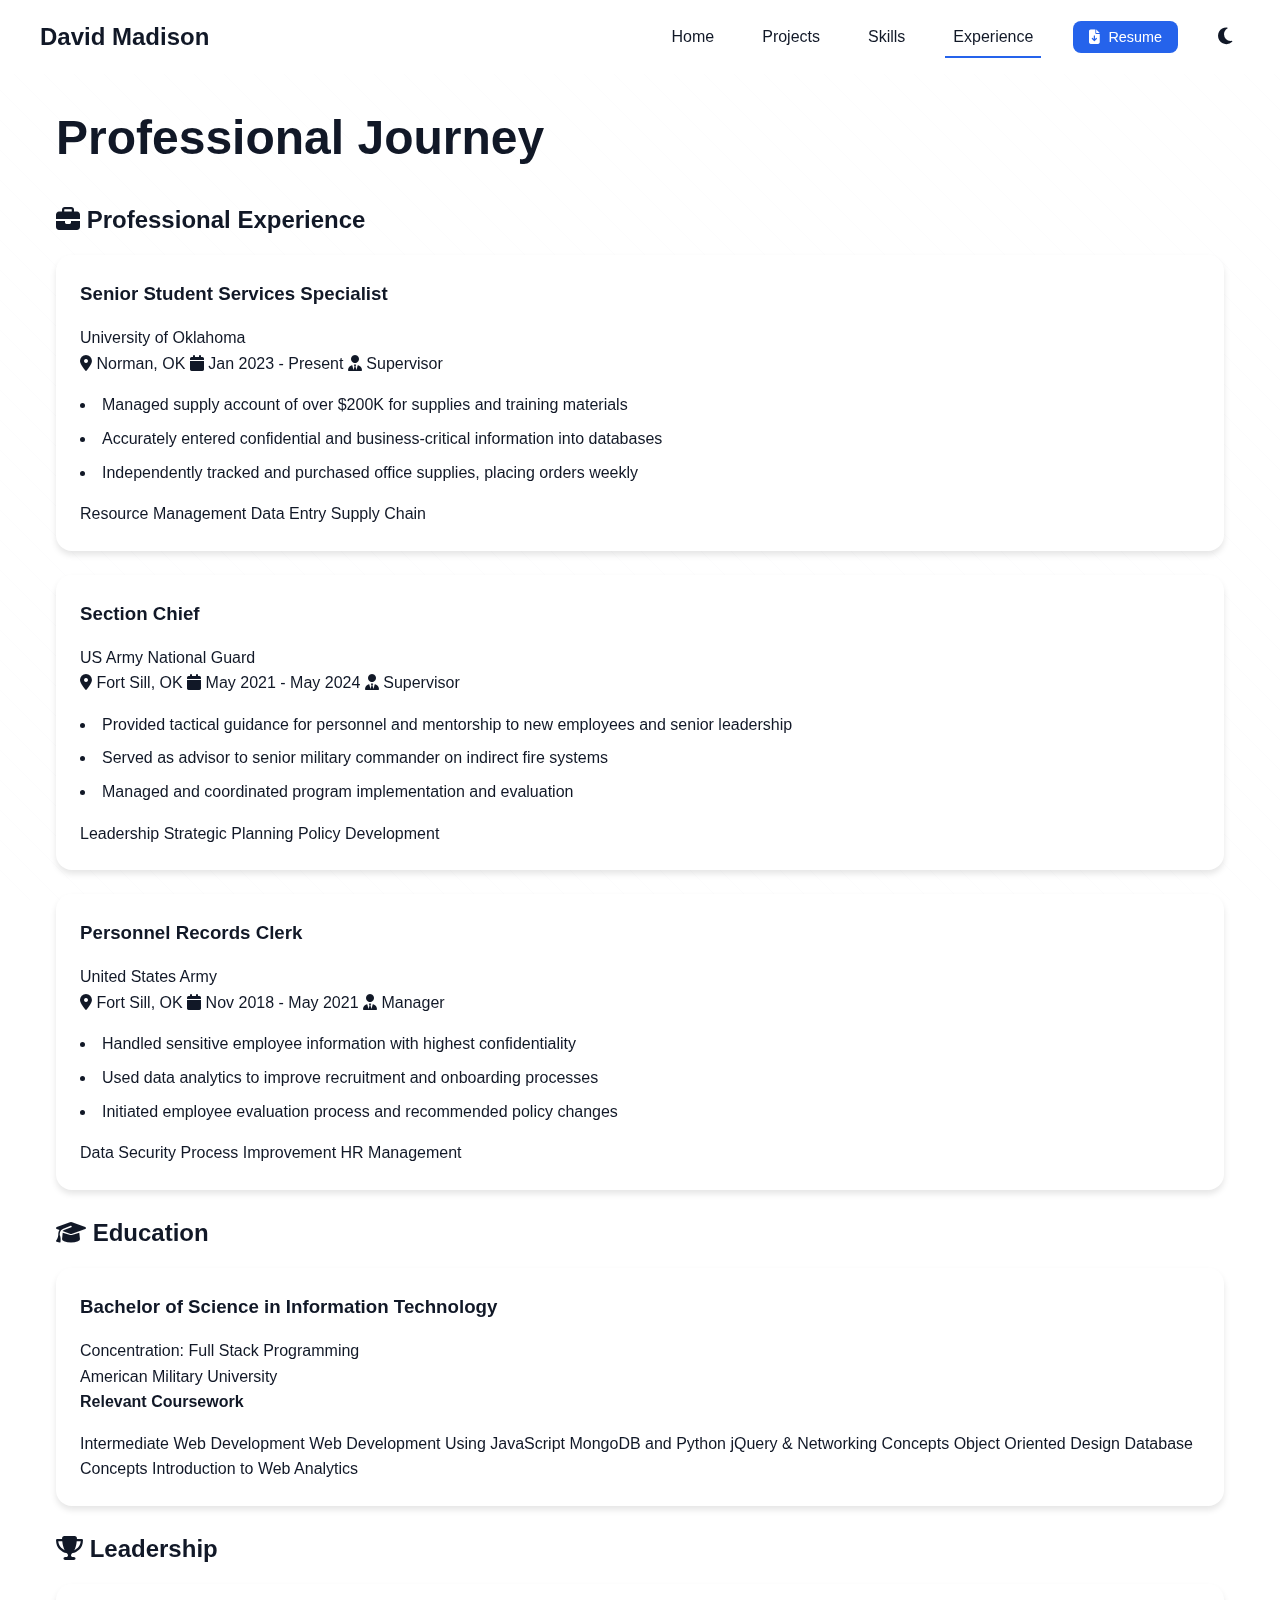
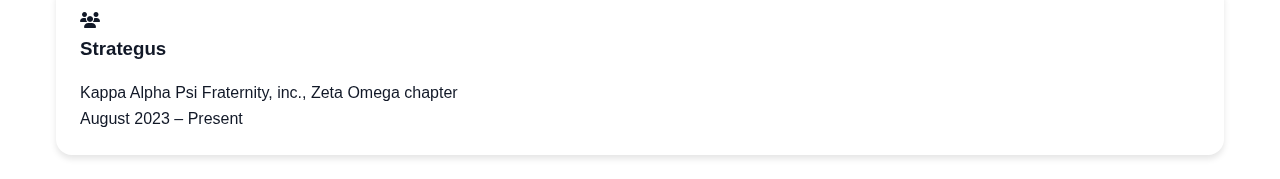
==== experience.html @ c57d85e5 "Update experience.html" ====
<!DOCTYPE html>
<html lang="en">
<head>
    <meta charset="UTF-8">
    <meta name="viewport" content="width=device-width, initial-scale=1.0">
    <title>Experience - David Madison</title>
    <link rel="stylesheet" href="styles.css">
    <link rel="stylesheet" href="https://cdnjs.cloudflare.com/ajax/libs/font-awesome/6.4.0/css/all.min.css">
    <script src="https://cdnjs.cloudflare.com/ajax/libs/gsap/3.12.2/gsap.min.js"></script>
</head>
<body>
    <!-- Page Transition -->
    <div class="page-transition"></div>

    <!-- Background Pattern -->
    <div class="background-pattern"></div>

    <!-- Resume Modal (Same as index.html) -->
    <div id="resumeModal" class="modal">
        <!-- Copy the entire modal content from index.html -->
    </div>

    <nav class="navbar">
        <div class="nav-content">
            <a href="index.html" class="logo">David Madison</a>
            <div class="nav-links">
                <a href="index.html">Home</a>
                <a href="projects.html">Projects</a>
                <a href="skills.html">Skills</a>
                <a href="experience.html" class="active">Experience</a>
                <button id="resumeBtn" class="btn btn-resume">
                    <i class="fas fa-file-download"></i> Resume
                </button>
                <button id="theme-toggle" class="theme-toggle">
                    <i class="fas fa-moon"></i>
                </button>
            </div>
        </div>
    </nav>

    <main class="container">
        <h1 class="title">Professional Journey</h1>

        <!-- Professional Experience -->
        <section class="experience-section">
            <h2 class="section-title">
                <i class="fas fa-briefcase"></i> Professional Experience
            </h2>
            
            <div class="experience-timeline">
                <!-- Current Position -->
                <div class="experience-card card">
                    <div class="timeline-marker current"></div>
                    <div class="experience-header">
                        <h3>Senior Student Services Specialist</h3>
                        <span class="company">University of Oklahoma</span>
                    </div>
                    <div class="experience-meta">
                        <span><i class="fas fa-map-marker-alt"></i> Norman, OK</span>
                        <span><i class="fas fa-calendar"></i> Jan 2023 - Present</span>
                        <span class="role-type"><i class="fas fa-user-tie"></i> Supervisor</span>
                    </div>
                    <div class="experience-content">
                        <ul class="experience-details">
                            <li>Managed supply account of over $200K for supplies and training materials</li>
                            <li>Accurately entered confidential and business-critical information into databases</li>
                            <li>Independently tracked and purchased office supplies, placing orders weekly</li>
                        </ul>
                        <div class="key-achievements">
                            <span class="achievement-tag">Resource Management</span>
                            <span class="achievement-tag">Data Entry</span>
                            <span class="achievement-tag">Supply Chain</span>
                        </div>
                    </div>
                </div>

                <!-- Military Service -->
                <div class="experience-card card">
                    <div class="timeline-marker military"></div>
                    <div class="experience-header">
                        <h3>Section Chief</h3>
                        <span class="company">US Army National Guard</span>
                    </div>
                    <div class="experience-meta">
                        <span><i class="fas fa-map-marker-alt"></i> Fort Sill, OK</span>
                        <span><i class="fas fa-calendar"></i> May 2021 - May 2024</span>
                        <span class="role-type"><i class="fas fa-user-tie"></i> Supervisor</span>
                    </div>
                    <div class="experience-content">
                        <ul class="experience-details">
                            <li>Provided tactical guidance for personnel and mentorship to new employees and senior leadership</li>
                            <li>Served as advisor to senior military commander on indirect fire systems</li>
                            <li>Managed and coordinated program implementation and evaluation</li>
                        </ul>
                        <div class="key-achievements">
                            <span class="achievement-tag">Leadership</span>
                            <span class="achievement-tag">Strategic Planning</span>
                            <span class="achievement-tag">Policy Development</span>
                        </div>
                    </div>
                </div>

                <!-- Previous Position -->
                <div class="experience-card card">
                    <div class="timeline-marker"></div>
                    <div class="experience-header">
                        <h3>Personnel Records Clerk</h3>
                        <span class="company">United States Army</span>
                    </div>
                    <div class="experience-meta">
                        <span><i class="fas fa-map-marker-alt"></i> Fort Sill, OK</span>
                        <span><i class="fas fa-calendar"></i> Nov 2018 - May 2021</span>
                        <span class="role-type"><i class="fas fa-user-tie"></i> Manager</span>
                    </div>
                    <div class="experience-content">
                        <ul class="experience-details">
                            <li>Handled sensitive employee information with highest confidentiality</li>
                            <li>Used data analytics to improve recruitment and onboarding processes</li>
                            <li>Initiated employee evaluation process and recommended policy changes</li>
                        </ul>
                        <div class="key-achievements">
                            <span class="achievement-tag">Data Security</span>
                            <span class="achievement-tag">Process Improvement</span>
                            <span class="achievement-tag">HR Management</span>
                        </div>
                    </div>
                </div>
            </div>
        </section>

        <!-- Education Section -->
        <section class="education-section">
            <h2 class="section-title">
                <i class="fas fa-graduation-cap"></i> Education
            </h2>
            
            <div class="education-card card">
                <div class="education-header">
                    <div class="degree-info">
                        <h3>Bachelor of Science in Information Technology</h3>
                        <span class="concentration">Concentration: Full Stack Programming</span>
                    </div>
                    <div class="school-info">
                        <span class="school">American Military University</span>
                    </div>
                </div>
                
                <div class="coursework">
                    <h4>Relevant Coursework</h4>
                    <div class="course-grid">
                        <span class="course">Intermediate Web Development</span>
                        <span class="course">Web Development Using JavaScript</span>
                        <span class="course">MongoDB and Python</span>
                        <span class="course">jQuery & Networking Concepts</span>
                        <span class="course">Object Oriented Design</span>
                        <span class="course">Database Concepts</span>
                        <span class="course">Introduction to Web Analytics</span>
                    </div>
                </div>
            </div>
        </section>

        <!-- Leadership -->
        <section class="awards-section">
            <h2 class="section-title">
                <i class="fas fa-trophy"></i> Leadership
            </h2>
            
            <div class="awards-grid">
                <div class="award-card card">
                    <div class="award-icon">
                        <i class="fas fa-users"></i>
                    </div>
                    <div class="award-content">
                        <h3>Strategus</h3>
                        <p>Kappa Alpha Psi Fraternity, inc., Zeta Omega chapter</p>
                        <span class="award-date">August 2023 – Present</span>
                    </div>
                </div>
            </div>
        </section>
    </main>

    <script src="script.js"></script>
</body>
</html>
---- styles.css ----
:root {
    --primary-color: #2563eb;
    --secondary-color: #1f2937;
    --text-color: #111827;
    --bg-color: #ffffff;
    --nav-bg: rgba(255, 255, 255, 0.8);
    --card-bg: #ffffff;
    --border-color: #e5e7eb;
    --hover-color: #3b82f6;
    --shadow-color: rgba(0, 0, 0, 0.1);
    --success-color: #22c55e;
    --error-color: #ef4444;
}

[data-theme="dark"] {
    --text-color: #f3f4f6;
    --bg-color: #111827;
    --nav-bg: rgba(17, 24, 39, 0.8);
    --card-bg: #1f2937;
    --border-color: #374151;
    --shadow-color: rgba(0, 0, 0, 0.3);
}

* {
    margin: 0;
    padding: 0;
    box-sizing: border-box;
}

/* Global Styles */
body {
    font-family: -apple-system, BlinkMacSystemFont, 'Segoe UI', Roboto, Oxygen, Ubuntu, Cantarell, sans-serif;
    color: var(--text-color);
    background-color: var(--bg-color);
    line-height: 1.6;
    transition: background-color 0.3s, color 0.3s;
}

.container {
    max-width: 1200px;
    margin: 0 auto;
    padding: 0 1rem;
    padding-top: 100px;
    position: relative;
    z-index: 1;
}

/* Particles Background */
.particles-container {
    position: fixed;
    top: 0;
    left: 0;
    width: 100%;
    height: 100%;
    z-index: -1;
}

/* Background Pattern */
.background-pattern {
    position: fixed;
    top: 0;
    left: 0;
    width: 100%;
    height: 100%;
    background: linear-gradient(45deg, transparent 49%, var(--border-color) 49% 51%, transparent 51%);
    background-size: 30px 30px;
    opacity: 0.1;
    z-index: -2;
    animation: patternMove 20s linear infinite;
}

/* Navigation */
.navbar {
    position: fixed;
    top: 0;
    left: 0;
    right: 0;
    background: var(--nav-bg);
    backdrop-filter: blur(10px);
    z-index: 1000;
    padding: 1rem;
}

.nav-content {
    max-width: 1200px;
    margin: 0 auto;
    display: flex;
    justify-content: space-between;
    align-items: center;
}

.logo {
    font-size: 1.5rem;
    font-weight: bold;
    text-decoration: none;
    color: var(--text-color);
    transition: color 0.3s;
}

.nav-links {
    display: flex;
    gap: 2rem;
    align-items: center;
}

.nav-links a {
    text-decoration: none;
    color: var(--text-color);
    padding: 0.5rem;
    transition: color 0.3s;
    position: relative;
}

.nav-links a::after {
    content: '';
    position: absolute;
    bottom: 0;
    left: 0;
    width: 0;
    height: 2px;
    background: var(--primary-color);
    transition: width 0.3s;
}

.nav-links a:hover::after,
.nav-links a.active::after {
    width: 100%;
}

/* Theme Toggle */
.theme-toggle {
    background: none;
    border: none;
    color: var(--text-color);
    cursor: pointer;
    padding: 0.5rem;
    font-size: 1.2rem;
    transition: transform 0.3s, color 0.3s;
}

.theme-toggle:hover {
    color: var(--primary-color);
    transform: rotate(180deg);
}

/* Hero Section */
.hero {
    min-height: 100vh;
    display: flex;
    align-items: center;
    justify-content: center;
    text-align: center;
    padding: 2rem;
    position: relative;
    z-index: 1;
}

.title {
    font-size: 3rem;
    margin-bottom: 1.5rem;
    color: var(--text-color);
}

.subtitle {
    font-size: 1.25rem;
    margin-bottom: 1rem;
    color: var(--text-color);
}

.education {
    color: var(--text-color);
    opacity: 0.8;
    margin-bottom: 2rem;
}

/* Buttons */
.btn {
    display: inline-flex;
    align-items: center;
    gap: 0.5rem;
    padding: 0.75rem 1.5rem;
    border-radius: 0.5rem;
    text-decoration: none;
    font-weight: 500;
    transition: all 0.3s;
    border: none;
    cursor: pointer;
    position: relative;
    overflow: hidden;
}

.btn::before {
    content: '';
    position: absolute;
    top: 50%;
    left: 50%;
    width: 0;
    height: 0;
    background: rgba(255, 255, 255, 0.2);
    border-radius: 50%;
    transform: translate(-50%, -50%);
    transition: width 0.6s, height 0.6s;
}

.btn:hover::before {
    width: 300%;
    height: 300%;
}

.btn-primary {
    background-color: var(--primary-color);
    color: white;
}

.btn-secondary {
    background-color: var(--secondary-color);
    color: white;
}

.btn-resume {
    background-color: var(--primary-color);
    color: white;
    padding: 0.5rem 1rem;
    border-radius: 0.5rem;
    display: flex;
    align-items: center;
    gap: 0.5rem;
    font-size: 0.9rem;
}

/* CTA Buttons */
.cta-buttons {
    display: flex;
    gap: 1rem;
    justify-content: center;
    margin-bottom: 3rem;
}

/* Cards */
.card {
    background: var(--card-bg);
    border-radius: 1rem;
    padding: 1.5rem;
    margin-bottom: 1.5rem;
    box-shadow: 0 4px 6px var(--shadow-color);
    transition: transform 0.3s, box-shadow 0.3s;
}

.card:hover {
    transform: translateY(-5px);
    box-shadow: 0 10px 15px var(--shadow-color);
}

/* Projects Grid */
.projects-grid {
    display: grid;
    grid-template-columns: repeat(auto-fit, minmax(300px, 1fr));
    gap: 2rem;
    padding: 2rem 0;
}

.project-card {
    height: 100%;
    display: flex;
    flex-direction: column;
    justify-content: space-between;
}

.project-content {
    flex: 1;
}

.project-links {
    display: flex;
    gap: 1rem;
    margin-top: 1rem;
}

/* Tags */
.tags {
    display: flex;
    flex-wrap: wrap;
    gap: 0.5rem;
    margin: 1rem 0;
}

.tag {
    background: var(--primary-color);
    color: white;
    padding: 0.25rem 0.75rem;
    border-radius: 1rem;
    font-size: 0.875rem;
}

/* Scroll Indicator */
.scroll-indicator {
    position: absolute;
    bottom: 2rem;
    left: 50%;
    transform: translateX(-50%);
    color: var(--text-color);
    opacity: 0.5;
}

.bounce {
    animation: bounce 2s infinite;
}

/* List Styles */
ul {
    list-style-position: inside;
    margin: 1rem 0;
}

li {
    margin-bottom: 0.5rem;
}

/* Headings */
h1, h2, h3, h4 {
    color: var(--text-color);
    margin-bottom: 1rem;
}

/* Project Descriptions */
.project-description {
    margin: 1rem 0;
}

/* Modal Styles */
.modal {
    display: none;
    position: fixed;
    top: 0;
    left: 0;
    width: 100%;
    height: 100%;
    background: rgba(0, 0, 0, 0.5);
    backdrop-filter: blur(5px);
    z-index: 1000;
}

.modal.active {
    display: flex;
    align-items: center;
    justify-content: center;
}

.modal-content {
    background: var(--card-bg);
    width: 90%;
    max-width: 800px;
    margin: auto;
    border-radius: 1rem;
    overflow: hidden;
}

.modal-header {
    padding: 1.5rem;
    border-bottom: 1px solid var(--border-color);
    display: flex;
    justify-content: space-between;
    align-items: center;
}

.close-modal {
    background: none;
    border: none;
    color: var(--text-color);
    cursor: pointer;
    font-size: 1.5rem;
}

.modal-body {
    padding: 1.5rem;
}

/* Animations */
@keyframes bounce {
    0%, 20%, 50%, 80%, 100% {
        transform: translateY(0);
    }
    40% {
        transform: translateY(-20px);
    }
    60% {
        transform: translateY(-10px);
    }
}

@keyframes patternMove {
    0% { background-position: 0 0; }
    100% { background-position: 30px 30px; }
}

/* Responsive Design */
@media (max-width: 768px) {
    .nav-links {
        gap: 1rem;
    }
    .title {
        font-size: 2rem;
    }
    .subtitle {
        font-size: 1rem;
    }
    .projects-grid, .skills-grid, .contact-wrapper {
        grid-template-columns: 1fr;
    }
    .cta-buttons {
        flex-direction: column;
        align-items: stretch;
    }
}

@media (max-width: 480px) {
    .nav-links a {
        font-size: 0.875rem;
        padding: 0.25rem;
    }
    .btn-resume {
        display: none;
    }
}
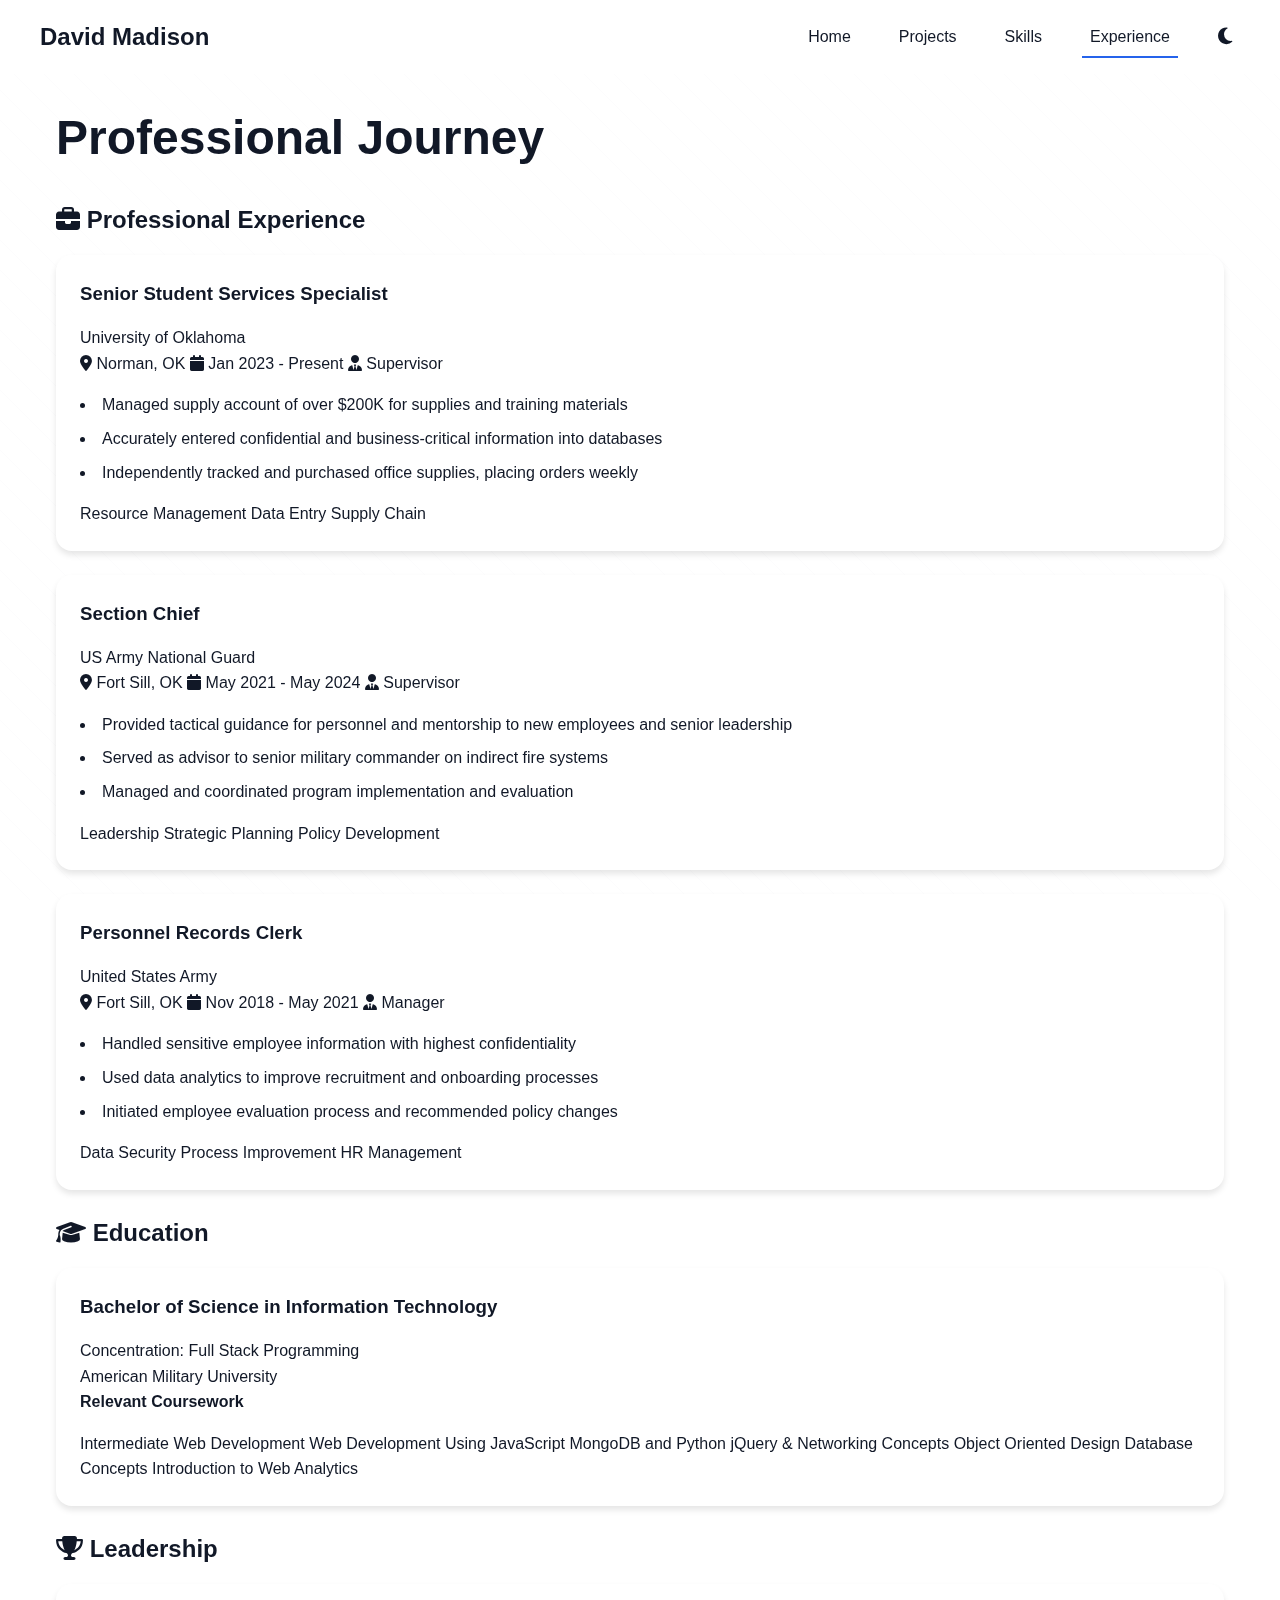
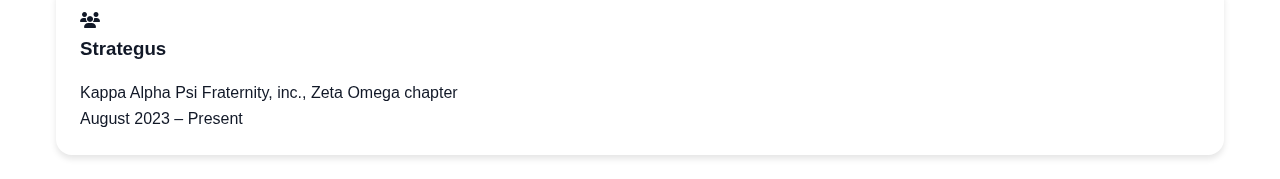
==== commit df9defec: "Update experience.html" ====
--- a/experience.html
+++ b/experience.html
@@ -15,11 +15,6 @@
     <!-- Background Pattern -->
     <div class="background-pattern"></div>
 
-    <!-- Resume Modal (Same as index.html) -->
-    <div id="resumeModal" class="modal">
-        <!-- Copy the entire modal content from index.html -->
-    </div>
-
     <nav class="navbar">
         <div class="nav-content">
             <a href="index.html" class="logo">David Madison</a>
@@ -28,9 +23,6 @@
                 <a href="projects.html">Projects</a>
                 <a href="skills.html">Skills</a>
                 <a href="experience.html" class="active">Experience</a>
-                <button id="resumeBtn" class="btn btn-resume">
-                    <i class="fas fa-file-download"></i> Resume
-                </button>
                 <button id="theme-toggle" class="theme-toggle">
                     <i class="fas fa-moon"></i>
                 </button>
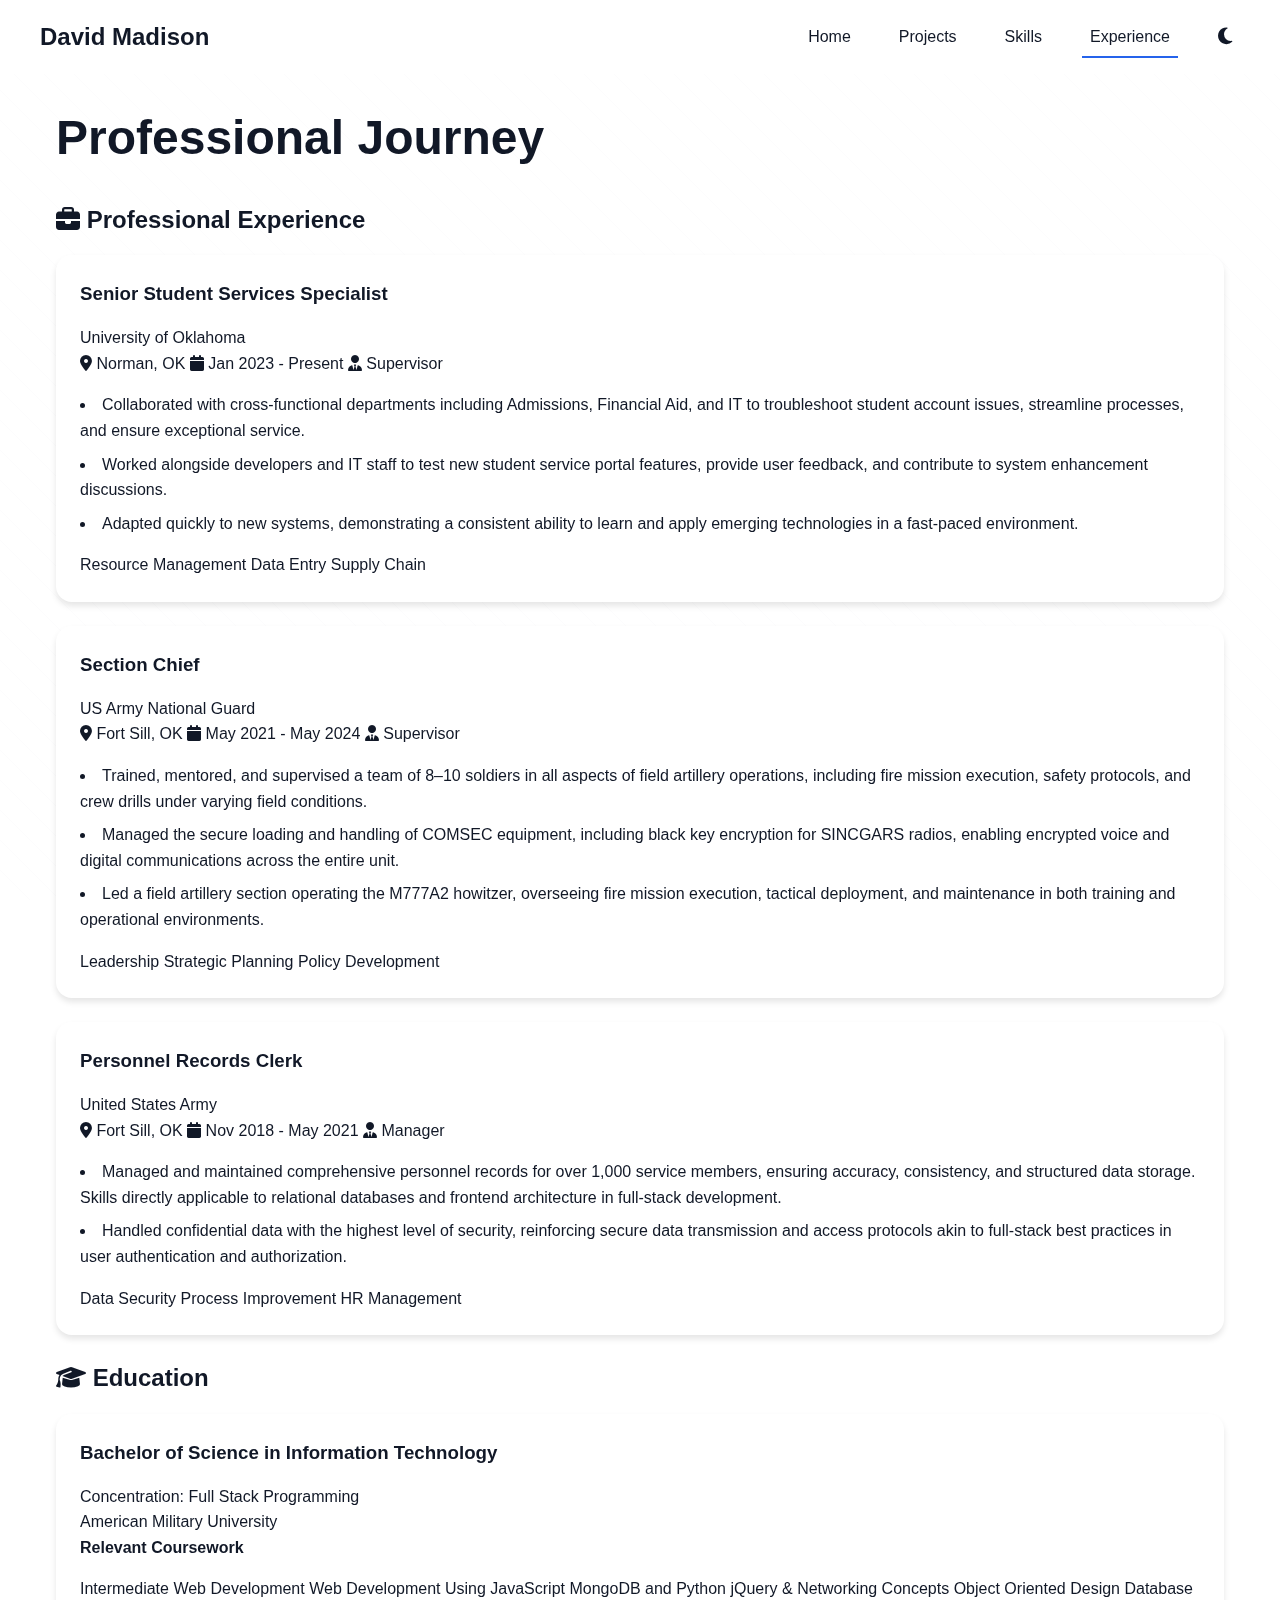
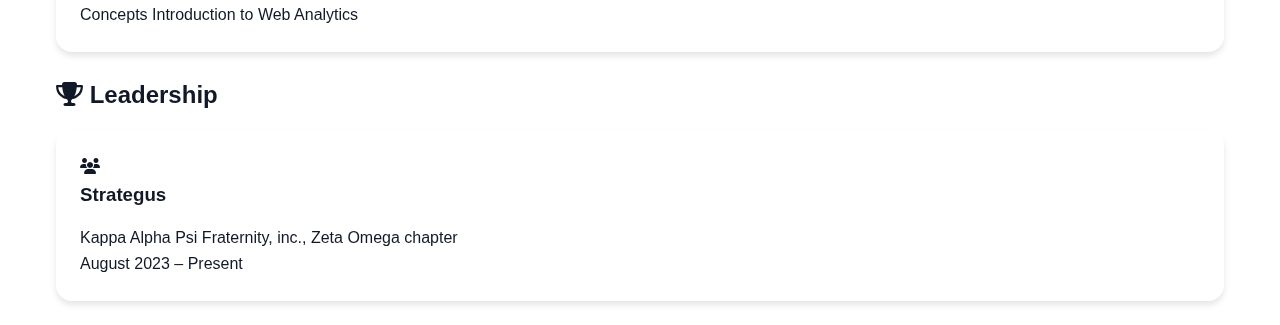
==== commit fc4f30ea: "Update experience.html" ====
--- a/experience.html
+++ b/experience.html
@@ -54,9 +54,9 @@
                     </div>
                     <div class="experience-content">
                         <ul class="experience-details">
-                            <li>Managed supply account of over $200K for supplies and training materials</li>
-                            <li>Accurately entered confidential and business-critical information into databases</li>
-                            <li>Independently tracked and purchased office supplies, placing orders weekly</li>
+                            <li>Collaborated with cross-functional departments including Admissions, Financial Aid, and IT to troubleshoot student account issues, streamline processes, and ensure exceptional service.</li>
+                            <li>Worked alongside developers and IT staff to test new student service portal features, provide user feedback, and contribute to system enhancement discussions.</li>
+                            <li>Adapted quickly to new systems, demonstrating a consistent ability to learn and apply emerging technologies in a fast-paced environment.</li>
                         </ul>
                         <div class="key-achievements">
                             <span class="achievement-tag">Resource Management</span>
@@ -80,9 +80,9 @@
                     </div>
                     <div class="experience-content">
                         <ul class="experience-details">
-                            <li>Provided tactical guidance for personnel and mentorship to new employees and senior leadership</li>
-                            <li>Served as advisor to senior military commander on indirect fire systems</li>
-                            <li>Managed and coordinated program implementation and evaluation</li>
+                            <li>Trained, mentored, and supervised a team of 8–10 soldiers in all aspects of field artillery operations, including fire mission execution, safety protocols, and crew drills under varying field conditions.</li>
+                            <li>Managed the secure loading and handling of COMSEC equipment, including black key encryption for SINCGARS radios, enabling encrypted voice and digital communications across the entire unit.</li>
+                            <li>Led a field artillery section operating the M777A2 howitzer, overseeing fire mission execution, tactical deployment, and maintenance in both training and operational environments.</li>
                         </ul>
                         <div class="key-achievements">
                             <span class="achievement-tag">Leadership</span>
@@ -106,9 +106,8 @@
                     </div>
                     <div class="experience-content">
                         <ul class="experience-details">
-                            <li>Handled sensitive employee information with highest confidentiality</li>
-                            <li>Used data analytics to improve recruitment and onboarding processes</li>
-                            <li>Initiated employee evaluation process and recommended policy changes</li>
+                            <li>Managed and maintained comprehensive personnel records for over 1,000 service members, ensuring accuracy, consistency, and structured data storage. Skills directly applicable to relational databases and frontend architecture in full-stack development.</li>
+                            <li>Handled confidential data with the highest level of security, reinforcing secure data transmission and access protocols akin to full-stack best practices in user authentication and authorization.</li>
                         </ul>
                         <div class="key-achievements">
                             <span class="achievement-tag">Data Security</span>
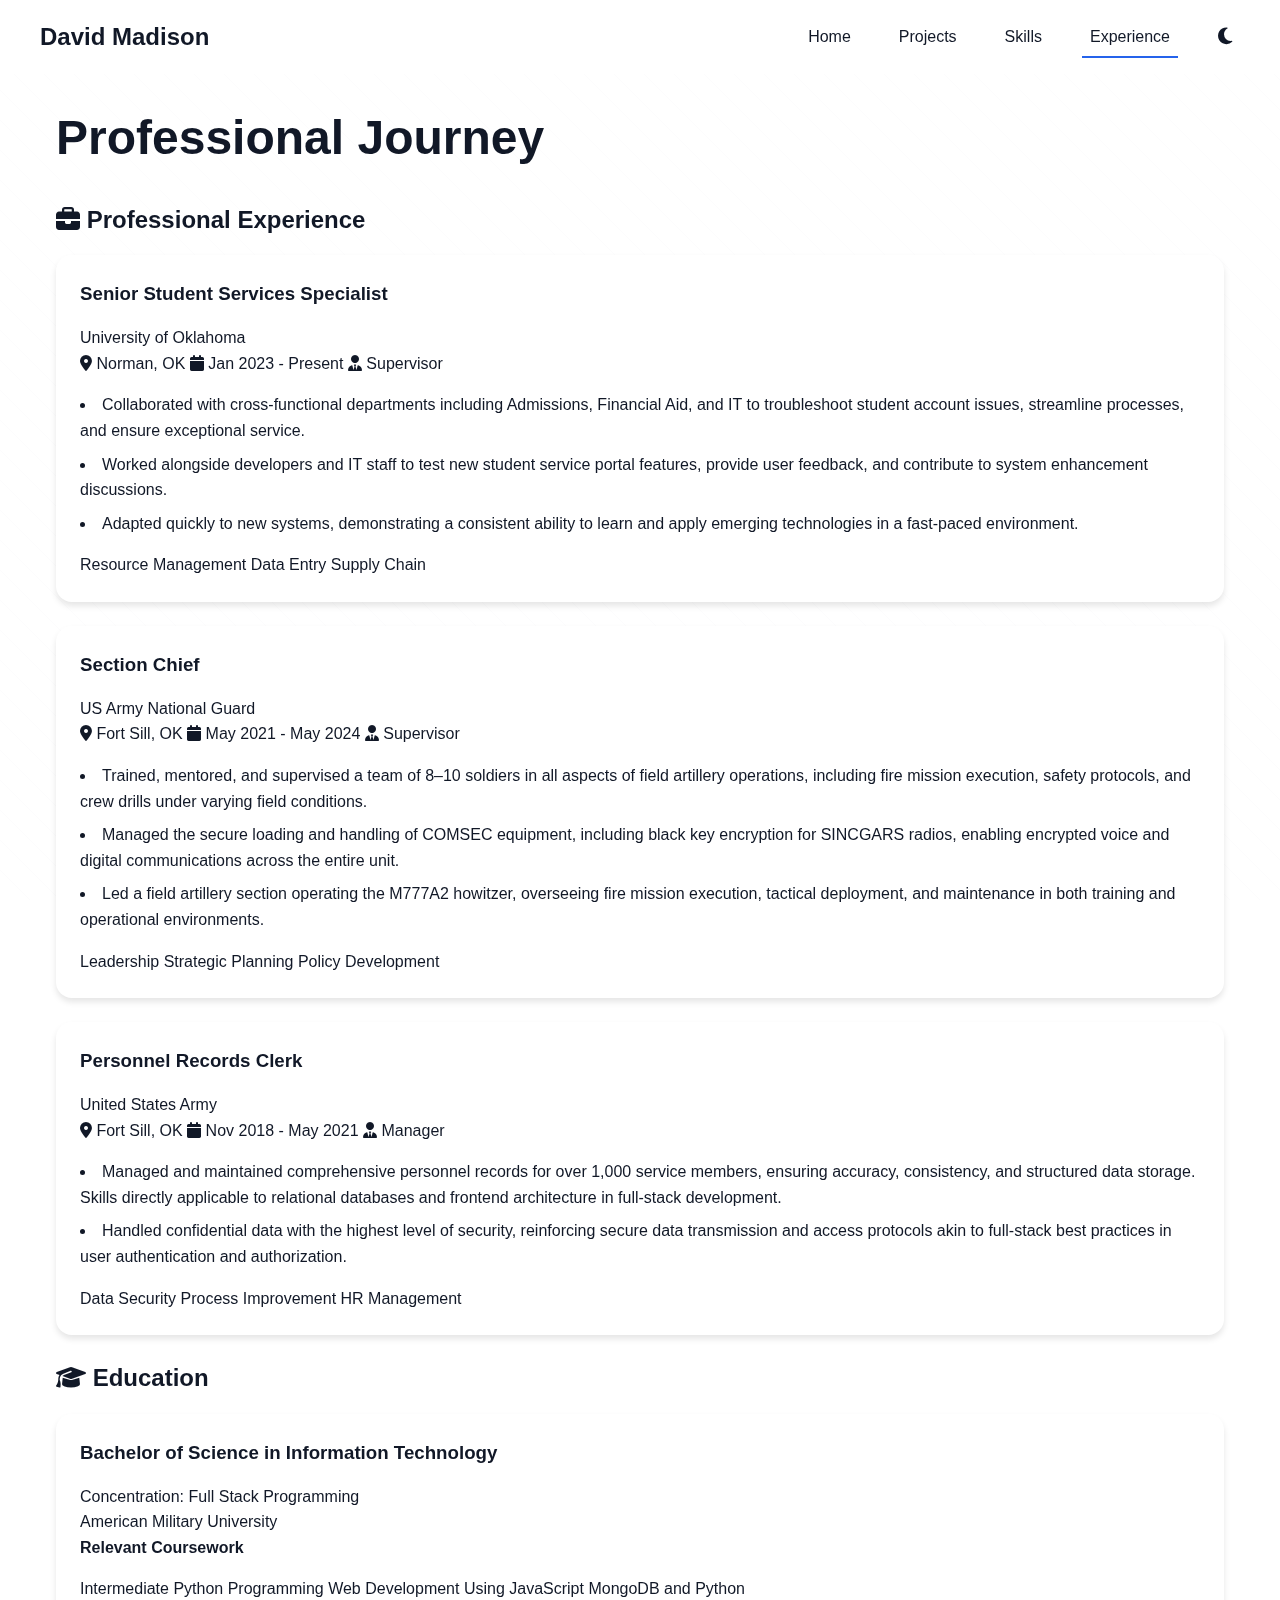
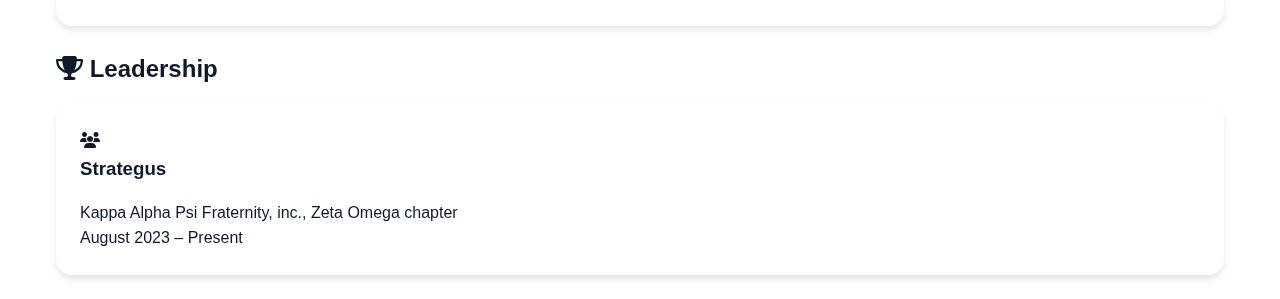
==== commit 4bbaab6c: "Update experience.html" ====
--- a/experience.html
+++ b/experience.html
@@ -139,13 +139,9 @@
                 <div class="coursework">
                     <h4>Relevant Coursework</h4>
                     <div class="course-grid">
-                        <span class="course">Intermediate Web Development</span>
+                        <span class="course">Intermediate Python Programming</span>
                         <span class="course">Web Development Using JavaScript</span>
                         <span class="course">MongoDB and Python</span>
-                        <span class="course">jQuery & Networking Concepts</span>
-                        <span class="course">Object Oriented Design</span>
-                        <span class="course">Database Concepts</span>
-                        <span class="course">Introduction to Web Analytics</span>
                     </div>
                 </div>
             </div>
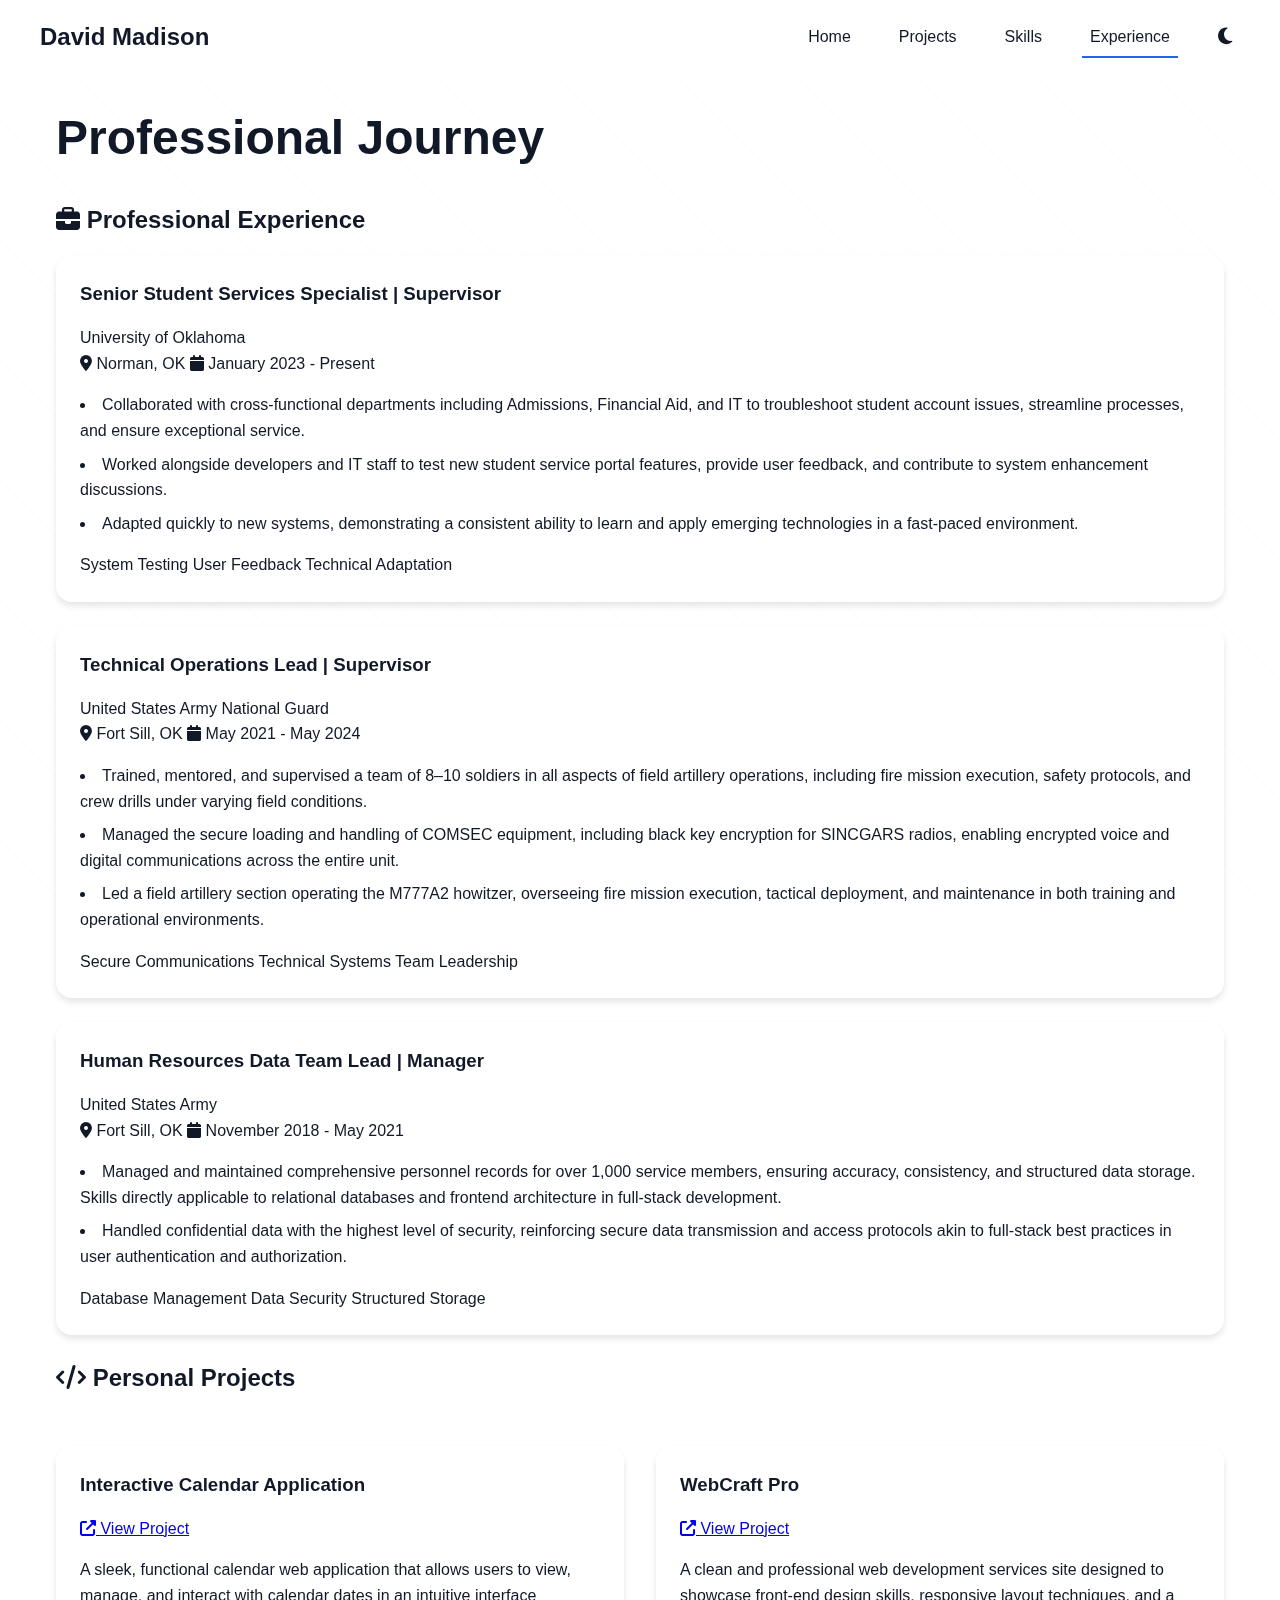
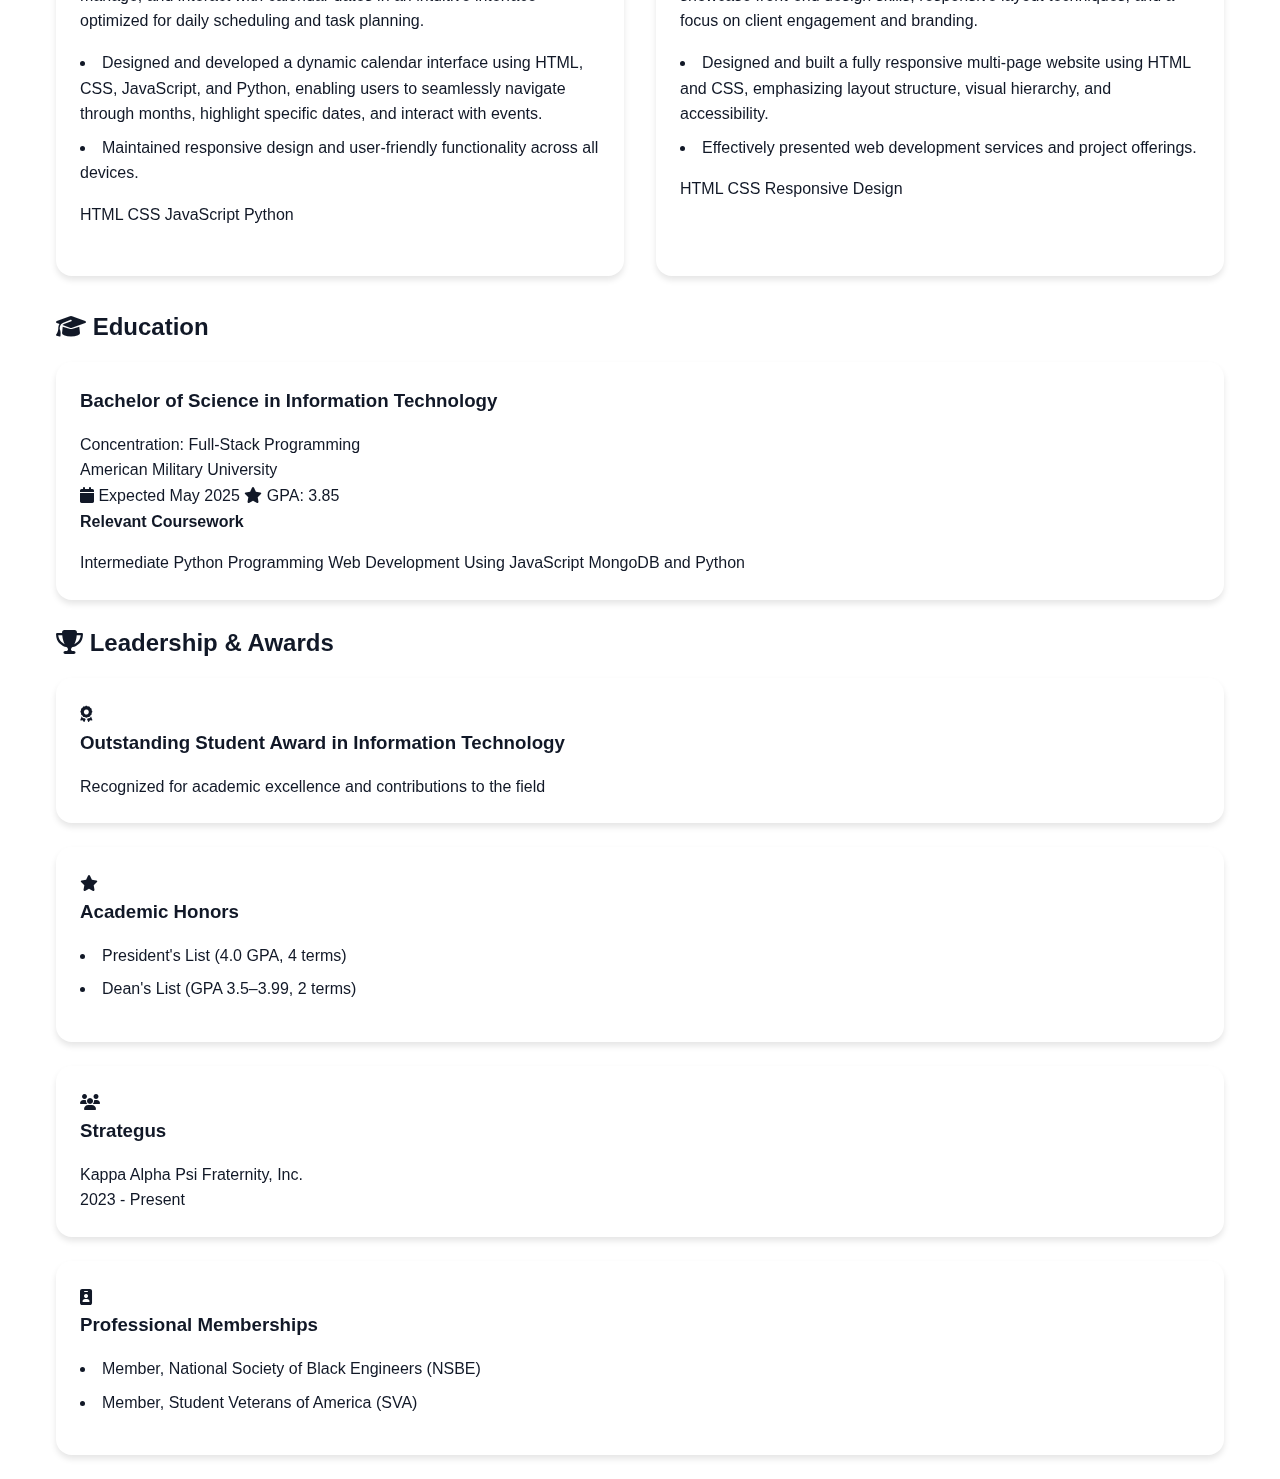
==== commit 7660b4c4: "Update experience.html" ====
--- a/experience.html
+++ b/experience.html
@@ -44,13 +44,12 @@
                 <div class="experience-card card">
                     <div class="timeline-marker current"></div>
                     <div class="experience-header">
-                        <h3>Senior Student Services Specialist</h3>
+                        <h3>Senior Student Services Specialist | Supervisor</h3>
                         <span class="company">University of Oklahoma</span>
                     </div>
                     <div class="experience-meta">
                         <span><i class="fas fa-map-marker-alt"></i> Norman, OK</span>
-                        <span><i class="fas fa-calendar"></i> Jan 2023 - Present</span>
-                        <span class="role-type"><i class="fas fa-user-tie"></i> Supervisor</span>
+                        <span><i class="fas fa-calendar"></i> January 2023 - Present</span>
                     </div>
                     <div class="experience-content">
                         <ul class="experience-details">
@@ -59,24 +58,23 @@
                             <li>Adapted quickly to new systems, demonstrating a consistent ability to learn and apply emerging technologies in a fast-paced environment.</li>
                         </ul>
                         <div class="key-achievements">
-                            <span class="achievement-tag">Resource Management</span>
-                            <span class="achievement-tag">Data Entry</span>
-                            <span class="achievement-tag">Supply Chain</span>
-                        </div>
-                    </div>
-                </div>
-
-                <!-- Military Service -->
+                            <span class="achievement-tag">System Testing</span>
+                            <span class="achievement-tag">User Feedback</span>
+                            <span class="achievement-tag">Technical Adaptation</span>
+                        </div>
+                    </div>
+                </div>
+
+                <!-- Military Service - Technical Operations -->
                 <div class="experience-card card">
                     <div class="timeline-marker military"></div>
                     <div class="experience-header">
-                        <h3>Section Chief</h3>
-                        <span class="company">US Army National Guard</span>
+                        <h3>Technical Operations Lead | Supervisor</h3>
+                        <span class="company">United States Army National Guard</span>
                     </div>
                     <div class="experience-meta">
                         <span><i class="fas fa-map-marker-alt"></i> Fort Sill, OK</span>
                         <span><i class="fas fa-calendar"></i> May 2021 - May 2024</span>
-                        <span class="role-type"><i class="fas fa-user-tie"></i> Supervisor</span>
                     </div>
                     <div class="experience-content">
                         <ul class="experience-details">
@@ -85,24 +83,23 @@
                             <li>Led a field artillery section operating the M777A2 howitzer, overseeing fire mission execution, tactical deployment, and maintenance in both training and operational environments.</li>
                         </ul>
                         <div class="key-achievements">
-                            <span class="achievement-tag">Leadership</span>
-                            <span class="achievement-tag">Strategic Planning</span>
-                            <span class="achievement-tag">Policy Development</span>
-                        </div>
-                    </div>
-                </div>
-
-                <!-- Previous Position -->
+                            <span class="achievement-tag">Secure Communications</span>
+                            <span class="achievement-tag">Technical Systems</span>
+                            <span class="achievement-tag">Team Leadership</span>
+                        </div>
+                    </div>
+                </div>
+
+                <!-- Previous Position - HR Data Management -->
                 <div class="experience-card card">
                     <div class="timeline-marker"></div>
                     <div class="experience-header">
-                        <h3>Personnel Records Clerk</h3>
+                        <h3>Human Resources Data Team Lead | Manager</h3>
                         <span class="company">United States Army</span>
                     </div>
                     <div class="experience-meta">
                         <span><i class="fas fa-map-marker-alt"></i> Fort Sill, OK</span>
-                        <span><i class="fas fa-calendar"></i> Nov 2018 - May 2021</span>
-                        <span class="role-type"><i class="fas fa-user-tie"></i> Manager</span>
+                        <span><i class="fas fa-calendar"></i> November 2018 - May 2021</span>
                     </div>
                     <div class="experience-content">
                         <ul class="experience-details">
@@ -110,9 +107,59 @@
                             <li>Handled confidential data with the highest level of security, reinforcing secure data transmission and access protocols akin to full-stack best practices in user authentication and authorization.</li>
                         </ul>
                         <div class="key-achievements">
+                            <span class="achievement-tag">Database Management</span>
                             <span class="achievement-tag">Data Security</span>
-                            <span class="achievement-tag">Process Improvement</span>
-                            <span class="achievement-tag">HR Management</span>
+                            <span class="achievement-tag">Structured Storage</span>
+                        </div>
+                    </div>
+                </div>
+            </div>
+        </section>
+
+        <!-- Projects Section -->
+        <section class="projects-section">
+            <h2 class="section-title">
+                <i class="fas fa-code"></i> Personal Projects
+            </h2>
+            
+            <div class="projects-grid">
+                <!-- Project 1 -->
+                <div class="project-card card">
+                    <div class="project-header">
+                        <h3>Interactive Calendar Application</h3>
+                        <a href="#" class="project-link"><i class="fas fa-external-link-alt"></i> View Project</a>
+                    </div>
+                    <div class="project-content">
+                        <p class="project-description">A sleek, functional calendar web application that allows users to view, manage, and interact with calendar dates in an intuitive interface optimized for daily scheduling and task planning.</p>
+                        <ul class="project-details">
+                            <li>Designed and developed a dynamic calendar interface using HTML, CSS, JavaScript, and Python, enabling users to seamlessly navigate through months, highlight specific dates, and interact with events.</li>
+                            <li>Maintained responsive design and user-friendly functionality across all devices.</li>
+                        </ul>
+                        <div class="project-tech">
+                            <span class="tech-tag">HTML</span>
+                            <span class="tech-tag">CSS</span>
+                            <span class="tech-tag">JavaScript</span>
+                            <span class="tech-tag">Python</span>
+                        </div>
+                    </div>
+                </div>
+
+                <!-- Project 2 -->
+                <div class="project-card card">
+                    <div class="project-header">
+                        <h3>WebCraft Pro</h3>
+                        <a href="#" class="project-link"><i class="fas fa-external-link-alt"></i> View Project</a>
+                    </div>
+                    <div class="project-content">
+                        <p class="project-description">A clean and professional web development services site designed to showcase front-end design skills, responsive layout techniques, and a focus on client engagement and branding.</p>
+                        <ul class="project-details">
+                            <li>Designed and built a fully responsive multi-page website using HTML and CSS, emphasizing layout structure, visual hierarchy, and accessibility.</li>
+                            <li>Effectively presented web development services and project offerings.</li>
+                        </ul>
+                        <div class="project-tech">
+                            <span class="tech-tag">HTML</span>
+                            <span class="tech-tag">CSS</span>
+                            <span class="tech-tag">Responsive Design</span>
                         </div>
                     </div>
                 </div>
@@ -129,10 +176,14 @@
                 <div class="education-header">
                     <div class="degree-info">
                         <h3>Bachelor of Science in Information Technology</h3>
-                        <span class="concentration">Concentration: Full Stack Programming</span>
+                        <span class="concentration">Concentration: Full-Stack Programming</span>
                     </div>
                     <div class="school-info">
                         <span class="school">American Military University</span>
+                        <div class="education-meta">
+                            <span><i class="fas fa-calendar"></i> Expected May 2025</span>
+                            <span><i class="fas fa-star"></i> GPA: 3.85</span>
+                        </div>
                     </div>
                 </div>
                 
@@ -147,21 +198,61 @@
             </div>
         </section>
 
-        <!-- Leadership -->
+        <!-- Leadership & Awards -->
         <section class="awards-section">
             <h2 class="section-title">
-                <i class="fas fa-trophy"></i> Leadership
+                <i class="fas fa-trophy"></i> Leadership & Awards
             </h2>
             
             <div class="awards-grid">
+                <!-- Academic Awards -->
+                <div class="award-card card">
+                    <div class="award-icon">
+                        <i class="fas fa-award"></i>
+                    </div>
+                    <div class="award-content">
+                        <h3>Outstanding Student Award in Information Technology</h3>
+                        <p>Recognized for academic excellence and contributions to the field</p>
+                    </div>
+                </div>
+                
+                <!-- Academic Honors -->
+                <div class="award-card card">
+                    <div class="award-icon">
+                        <i class="fas fa-star"></i>
+                    </div>
+                    <div class="award-content">
+                        <h3>Academic Honors</h3>
+                        <ul class="honors-list">
+                            <li>President's List (4.0 GPA, 4 terms)</li>
+                            <li>Dean's List (GPA 3.5–3.99, 2 terms)</li>
+                        </ul>
+                    </div>
+                </div>
+                
+                <!-- Leadership Role -->
                 <div class="award-card card">
                     <div class="award-icon">
                         <i class="fas fa-users"></i>
                     </div>
                     <div class="award-content">
                         <h3>Strategus</h3>
-                        <p>Kappa Alpha Psi Fraternity, inc., Zeta Omega chapter</p>
-                        <span class="award-date">August 2023 – Present</span>
+                        <p>Kappa Alpha Psi Fraternity, Inc.</p>
+                        <span class="award-date">2023 - Present</span>
+                    </div>
+                </div>
+                
+                <!-- Professional Memberships -->
+                <div class="award-card card">
+                    <div class="award-icon">
+                        <i class="fas fa-id-badge"></i>
+                    </div>
+                    <div class="award-content">
+                        <h3>Professional Memberships</h3>
+                        <ul class="membership-list">
+                            <li>Member, National Society of Black Engineers (NSBE)</li>
+                            <li>Member, Student Veterans of America (SVA)</li>
+                        </ul>
                     </div>
                 </div>
             </div>
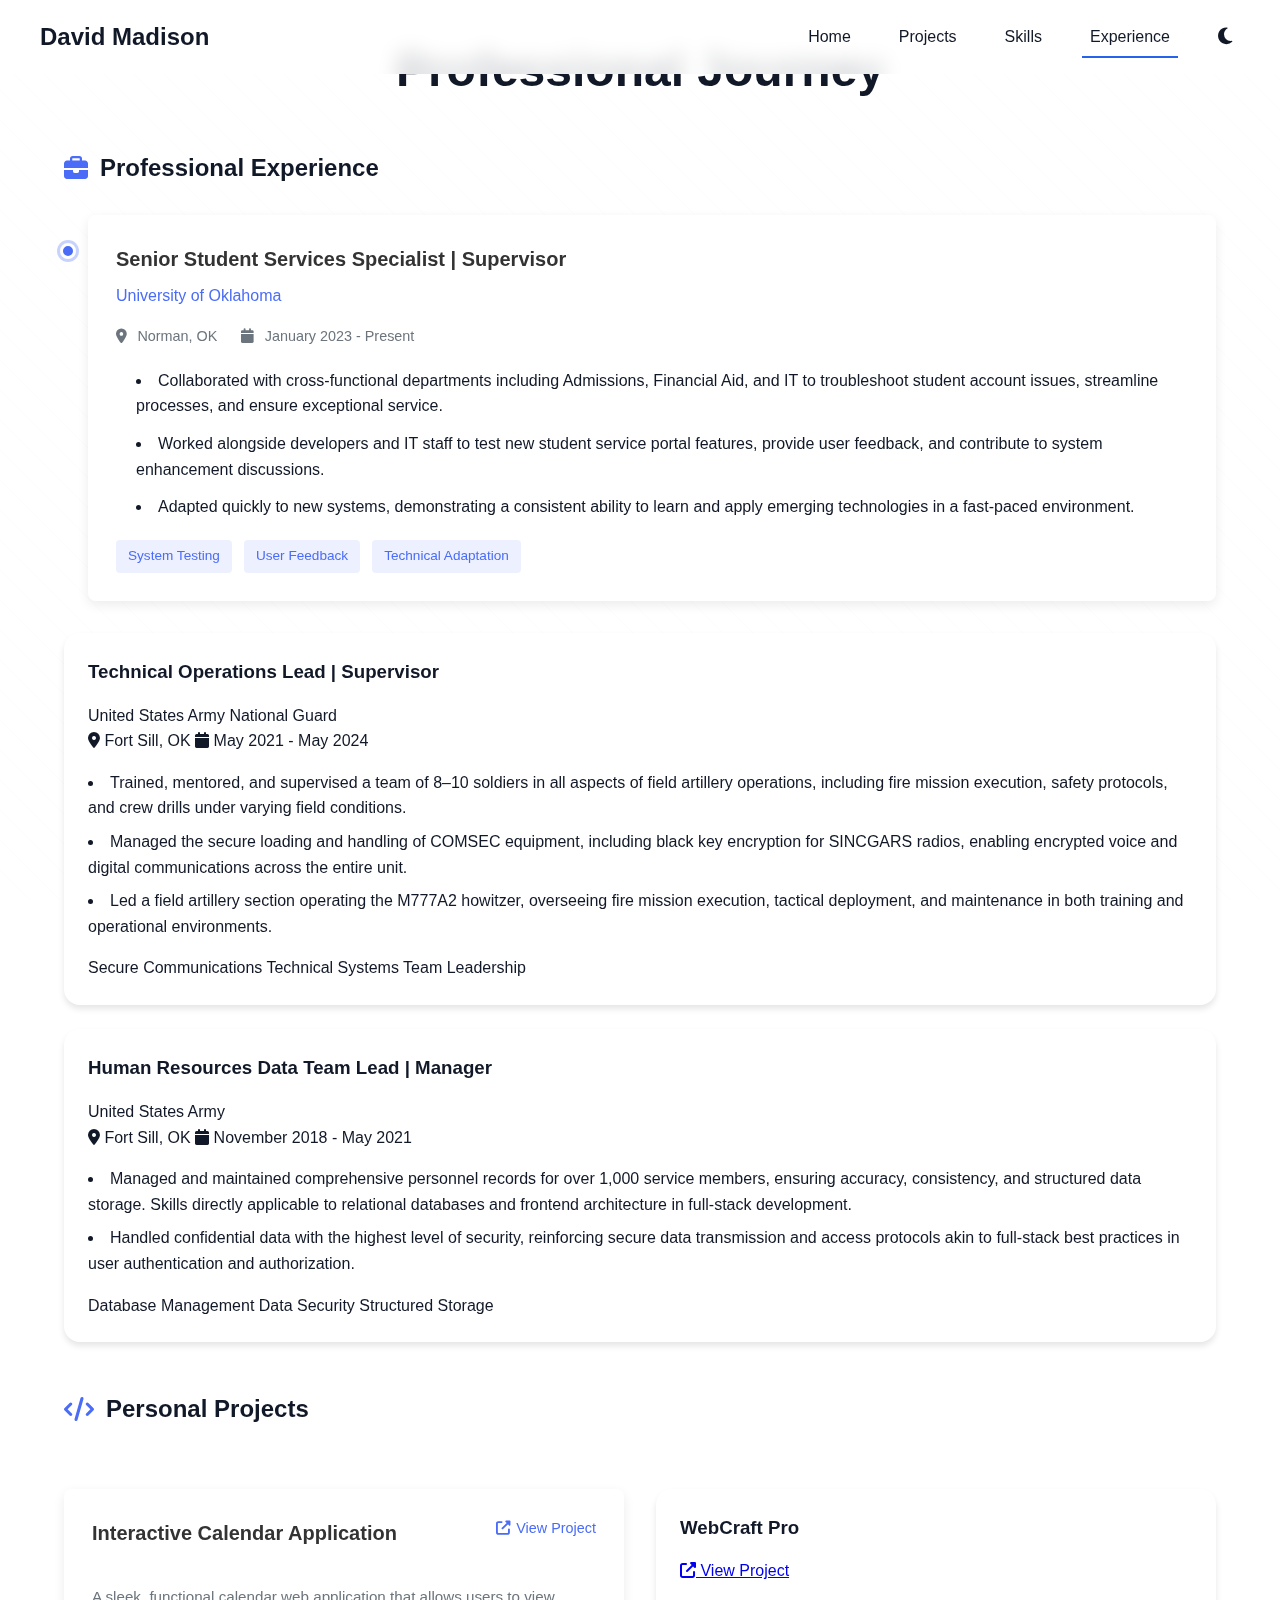
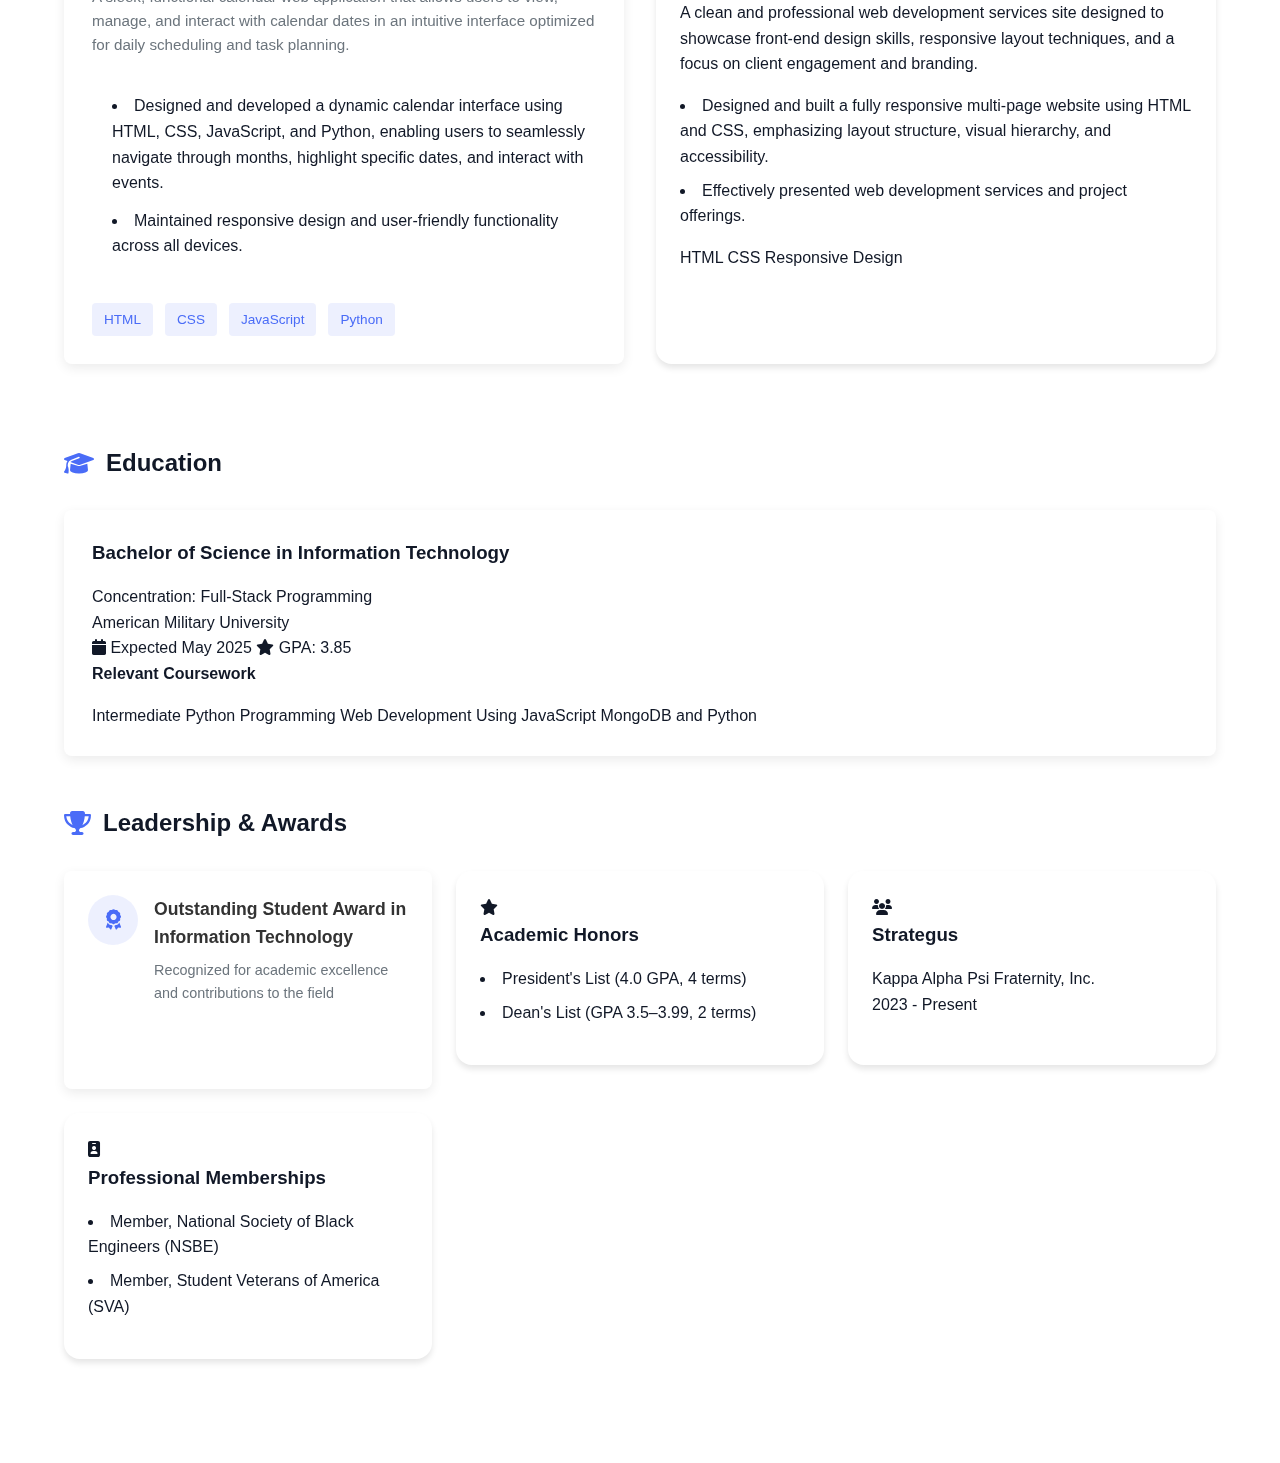
==== commit 486b073b: "Update experience.html" ====
--- a/experience.html
+++ b/experience.html
@@ -30,37 +30,37 @@
         </div>
     </nav>
 
-    <main class="container">
-        <h1 class="title">Professional Journey</h1>
+    <main class="container" style="max-width: 1200px; margin: 0 auto; padding: 2rem 1.5rem;">
+        <h1 class="title" style="margin-bottom: 2.5rem; text-align: center;">Professional Journey</h1>
 
         <!-- Professional Experience -->
-        <section class="experience-section">
-            <h2 class="section-title">
-                <i class="fas fa-briefcase"></i> Professional Experience
-            </h2>
-            
-            <div class="experience-timeline">
+        <section class="experience-section" style="margin-bottom: 3rem;">
+            <h2 class="section-title" style="margin-bottom: 1.75rem; display: flex; align-items: center; font-size: 1.5rem;">
+                <i class="fas fa-briefcase" style="margin-right: 0.75rem; color: #4a6cf7;"></i> Professional Experience
+            </h2>
+            
+            <div class="experience-timeline" style="position: relative;">
                 <!-- Current Position -->
-                <div class="experience-card card">
-                    <div class="timeline-marker current"></div>
-                    <div class="experience-header">
-                        <h3>Senior Student Services Specialist | Supervisor</h3>
-                        <span class="company">University of Oklahoma</span>
-                    </div>
-                    <div class="experience-meta">
-                        <span><i class="fas fa-map-marker-alt"></i> Norman, OK</span>
-                        <span><i class="fas fa-calendar"></i> January 2023 - Present</span>
+                <div class="experience-card card" style="padding: 1.75rem; border-radius: 8px; box-shadow: 0 4px 12px rgba(0,0,0,0.08); margin-bottom: 2rem; position: relative; margin-left: 1.5rem;">
+                    <div class="timeline-marker current" style="position: absolute; left: -28px; width: 16px; height: 16px; border-radius: 50%; background-color: #4a6cf7; border: 3px solid #fff; box-shadow: 0 0 0 3px rgba(74, 108, 247, 0.3);"></div>
+                    <div class="experience-header" style="margin-bottom: 1rem;">
+                        <h3 style="font-size: 1.25rem; margin-bottom: 0.5rem; color: #333;">Senior Student Services Specialist | Supervisor</h3>
+                        <span class="company" style="font-weight: 500; color: #4a6cf7;">University of Oklahoma</span>
+                    </div>
+                    <div class="experience-meta" style="display: flex; gap: 1.5rem; margin-bottom: 1.25rem; color: #6c757d; font-size: 0.9rem;">
+                        <span><i class="fas fa-map-marker-alt" style="margin-right: 0.4rem;"></i> Norman, OK</span>
+                        <span><i class="fas fa-calendar" style="margin-right: 0.4rem;"></i> January 2023 - Present</span>
                     </div>
                     <div class="experience-content">
-                        <ul class="experience-details">
-                            <li>Collaborated with cross-functional departments including Admissions, Financial Aid, and IT to troubleshoot student account issues, streamline processes, and ensure exceptional service.</li>
-                            <li>Worked alongside developers and IT staff to test new student service portal features, provide user feedback, and contribute to system enhancement discussions.</li>
-                            <li>Adapted quickly to new systems, demonstrating a consistent ability to learn and apply emerging technologies in a fast-paced environment.</li>
-                        </ul>
-                        <div class="key-achievements">
-                            <span class="achievement-tag">System Testing</span>
-                            <span class="achievement-tag">User Feedback</span>
-                            <span class="achievement-tag">Technical Adaptation</span>
+                        <ul class="experience-details" style="padding-left: 1.25rem; margin-bottom: 1.25rem;">
+                            <li style="margin-bottom: 0.75rem;">Collaborated with cross-functional departments including Admissions, Financial Aid, and IT to troubleshoot student account issues, streamline processes, and ensure exceptional service.</li>
+                            <li style="margin-bottom: 0.75rem;">Worked alongside developers and IT staff to test new student service portal features, provide user feedback, and contribute to system enhancement discussions.</li>
+                            <li style="margin-bottom: 0;">Adapted quickly to new systems, demonstrating a consistent ability to learn and apply emerging technologies in a fast-paced environment.</li>
+                        </ul>
+                        <div class="key-achievements" style="display: flex; flex-wrap: wrap; gap: 0.75rem;">
+                            <span class="achievement-tag" style="display: inline-block; padding: 0.35rem 0.75rem; background-color: rgba(74, 108, 247, 0.1); color: #4a6cf7; border-radius: 4px; font-size: 0.85rem;">System Testing</span>
+                            <span class="achievement-tag" style="display: inline-block; padding: 0.35rem 0.75rem; background-color: rgba(74, 108, 247, 0.1); color: #4a6cf7; border-radius: 4px; font-size: 0.85rem;">User Feedback</span>
+                            <span class="achievement-tag" style="display: inline-block; padding: 0.35rem 0.75rem; background-color: rgba(74, 108, 247, 0.1); color: #4a6cf7; border-radius: 4px; font-size: 0.85rem;">Technical Adaptation</span>
                         </div>
                     </div>
                 </div>
@@ -117,29 +117,29 @@
         </section>
 
         <!-- Projects Section -->
-        <section class="projects-section">
-            <h2 class="section-title">
-                <i class="fas fa-code"></i> Personal Projects
-            </h2>
-            
-            <div class="projects-grid">
+        <section class="projects-section" style="margin-bottom: 3rem;">
+            <h2 class="section-title" style="margin-bottom: 1.75rem; display: flex; align-items: center; font-size: 1.5rem;">
+                <i class="fas fa-code" style="margin-right: 0.75rem; color: #4a6cf7;"></i> Personal Projects
+            </h2>
+            
+            <div class="projects-grid" style="display: grid; grid-template-columns: repeat(auto-fit, minmax(300px, 1fr)); gap: 2rem;">
                 <!-- Project 1 -->
-                <div class="project-card card">
-                    <div class="project-header">
-                        <h3>Interactive Calendar Application</h3>
-                        <a href="#" class="project-link"><i class="fas fa-external-link-alt"></i> View Project</a>
-                    </div>
-                    <div class="project-content">
-                        <p class="project-description">A sleek, functional calendar web application that allows users to view, manage, and interact with calendar dates in an intuitive interface optimized for daily scheduling and task planning.</p>
-                        <ul class="project-details">
-                            <li>Designed and developed a dynamic calendar interface using HTML, CSS, JavaScript, and Python, enabling users to seamlessly navigate through months, highlight specific dates, and interact with events.</li>
-                            <li>Maintained responsive design and user-friendly functionality across all devices.</li>
-                        </ul>
-                        <div class="project-tech">
-                            <span class="tech-tag">HTML</span>
-                            <span class="tech-tag">CSS</span>
-                            <span class="tech-tag">JavaScript</span>
-                            <span class="tech-tag">Python</span>
+                <div class="project-card card" style="padding: 1.75rem; border-radius: 8px; box-shadow: 0 4px 12px rgba(0,0,0,0.08); height: 100%; display: flex; flex-direction: column;">
+                    <div class="project-header" style="display: flex; justify-content: space-between; align-items: flex-start; margin-bottom: 1.25rem;">
+                        <h3 style="font-size: 1.25rem; margin: 0; color: #333;">Interactive Calendar Application</h3>
+                        <a href="#" class="project-link" style="display: inline-flex; align-items: center; color: #4a6cf7; text-decoration: none; font-size: 0.9rem;"><i class="fas fa-external-link-alt" style="margin-right: 0.4rem;"></i> View Project</a>
+                    </div>
+                    <div class="project-content" style="flex-grow: 1; display: flex; flex-direction: column;">
+                        <p class="project-description" style="margin-bottom: 1.25rem; color: #6c757d; font-size: 0.95rem;">A sleek, functional calendar web application that allows users to view, manage, and interact with calendar dates in an intuitive interface optimized for daily scheduling and task planning.</p>
+                        <ul class="project-details" style="padding-left: 1.25rem; margin-bottom: 1.25rem;">
+                            <li style="margin-bottom: 0.75rem;">Designed and developed a dynamic calendar interface using HTML, CSS, JavaScript, and Python, enabling users to seamlessly navigate through months, highlight specific dates, and interact with events.</li>
+                            <li style="margin-bottom: 0;">Maintained responsive design and user-friendly functionality across all devices.</li>
+                        </ul>
+                        <div class="project-tech" style="display: flex; flex-wrap: wrap; gap: 0.75rem; margin-top: auto;">
+                            <span class="tech-tag" style="display: inline-block; padding: 0.35rem 0.75rem; background-color: rgba(74, 108, 247, 0.1); color: #4a6cf7; border-radius: 4px; font-size: 0.85rem;">HTML</span>
+                            <span class="tech-tag" style="display: inline-block; padding: 0.35rem 0.75rem; background-color: rgba(74, 108, 247, 0.1); color: #4a6cf7; border-radius: 4px; font-size: 0.85rem;">CSS</span>
+                            <span class="tech-tag" style="display: inline-block; padding: 0.35rem 0.75rem; background-color: rgba(74, 108, 247, 0.1); color: #4a6cf7; border-radius: 4px; font-size: 0.85rem;">JavaScript</span>
+                            <span class="tech-tag" style="display: inline-block; padding: 0.35rem 0.75rem; background-color: rgba(74, 108, 247, 0.1); color: #4a6cf7; border-radius: 4px; font-size: 0.85rem;">Python</span>
                         </div>
                     </div>
                 </div>
@@ -167,12 +167,12 @@
         </section>
 
         <!-- Education Section -->
-        <section class="education-section">
-            <h2 class="section-title">
-                <i class="fas fa-graduation-cap"></i> Education
-            </h2>
-            
-            <div class="education-card card">
+        <section class="education-section" style="margin-bottom: 3rem;">
+            <h2 class="section-title" style="margin-bottom: 1.75rem; display: flex; align-items: center; font-size: 1.5rem;">
+                <i class="fas fa-graduation-cap" style="margin-right: 0.75rem; color: #4a6cf7;"></i> Education
+            </h2>
+            
+            <div class="education-card card" style="padding: 1.75rem; border-radius: 8px; box-shadow: 0 4px 12px rgba(0,0,0,0.08);">
                 <div class="education-header">
                     <div class="degree-info">
                         <h3>Bachelor of Science in Information Technology</h3>
@@ -199,20 +199,20 @@
         </section>
 
         <!-- Leadership & Awards -->
-        <section class="awards-section">
-            <h2 class="section-title">
-                <i class="fas fa-trophy"></i> Leadership & Awards
-            </h2>
-            
-            <div class="awards-grid">
+        <section class="awards-section" style="margin-bottom: 3rem;">
+            <h2 class="section-title" style="margin-bottom: 1.75rem; display: flex; align-items: center; font-size: 1.5rem;">
+                <i class="fas fa-trophy" style="margin-right: 0.75rem; color: #4a6cf7;"></i> Leadership & Awards
+            </h2>
+            
+            <div class="awards-grid" style="display: grid; grid-template-columns: repeat(auto-fit, minmax(280px, 1fr)); gap: 1.5rem;">
                 <!-- Academic Awards -->
-                <div class="award-card card">
-                    <div class="award-icon">
-                        <i class="fas fa-award"></i>
-                    </div>
-                    <div class="award-content">
-                        <h3>Outstanding Student Award in Information Technology</h3>
-                        <p>Recognized for academic excellence and contributions to the field</p>
+                <div class="award-card card" style="padding: 1.5rem; border-radius: 8px; box-shadow: 0 4px 12px rgba(0,0,0,0.08); display: flex; align-items: flex-start; height: 100%;">
+                    <div class="award-icon" style="background-color: rgba(74, 108, 247, 0.1); width: 50px; height: 50px; border-radius: 50%; display: flex; align-items: center; justify-content: center; margin-right: 1rem; flex-shrink: 0;">
+                        <i class="fas fa-award" style="color: #4a6cf7; font-size: 1.25rem;"></i>
+                    </div>
+                    <div class="award-content">
+                        <h3 style="font-size: 1.1rem; margin-bottom: 0.5rem; color: #333;">Outstanding Student Award in Information Technology</h3>
+                        <p style="margin: 0; color: #6c757d; font-size: 0.9rem;">Recognized for academic excellence and contributions to the field</p>
                     </div>
                 </div>
                 
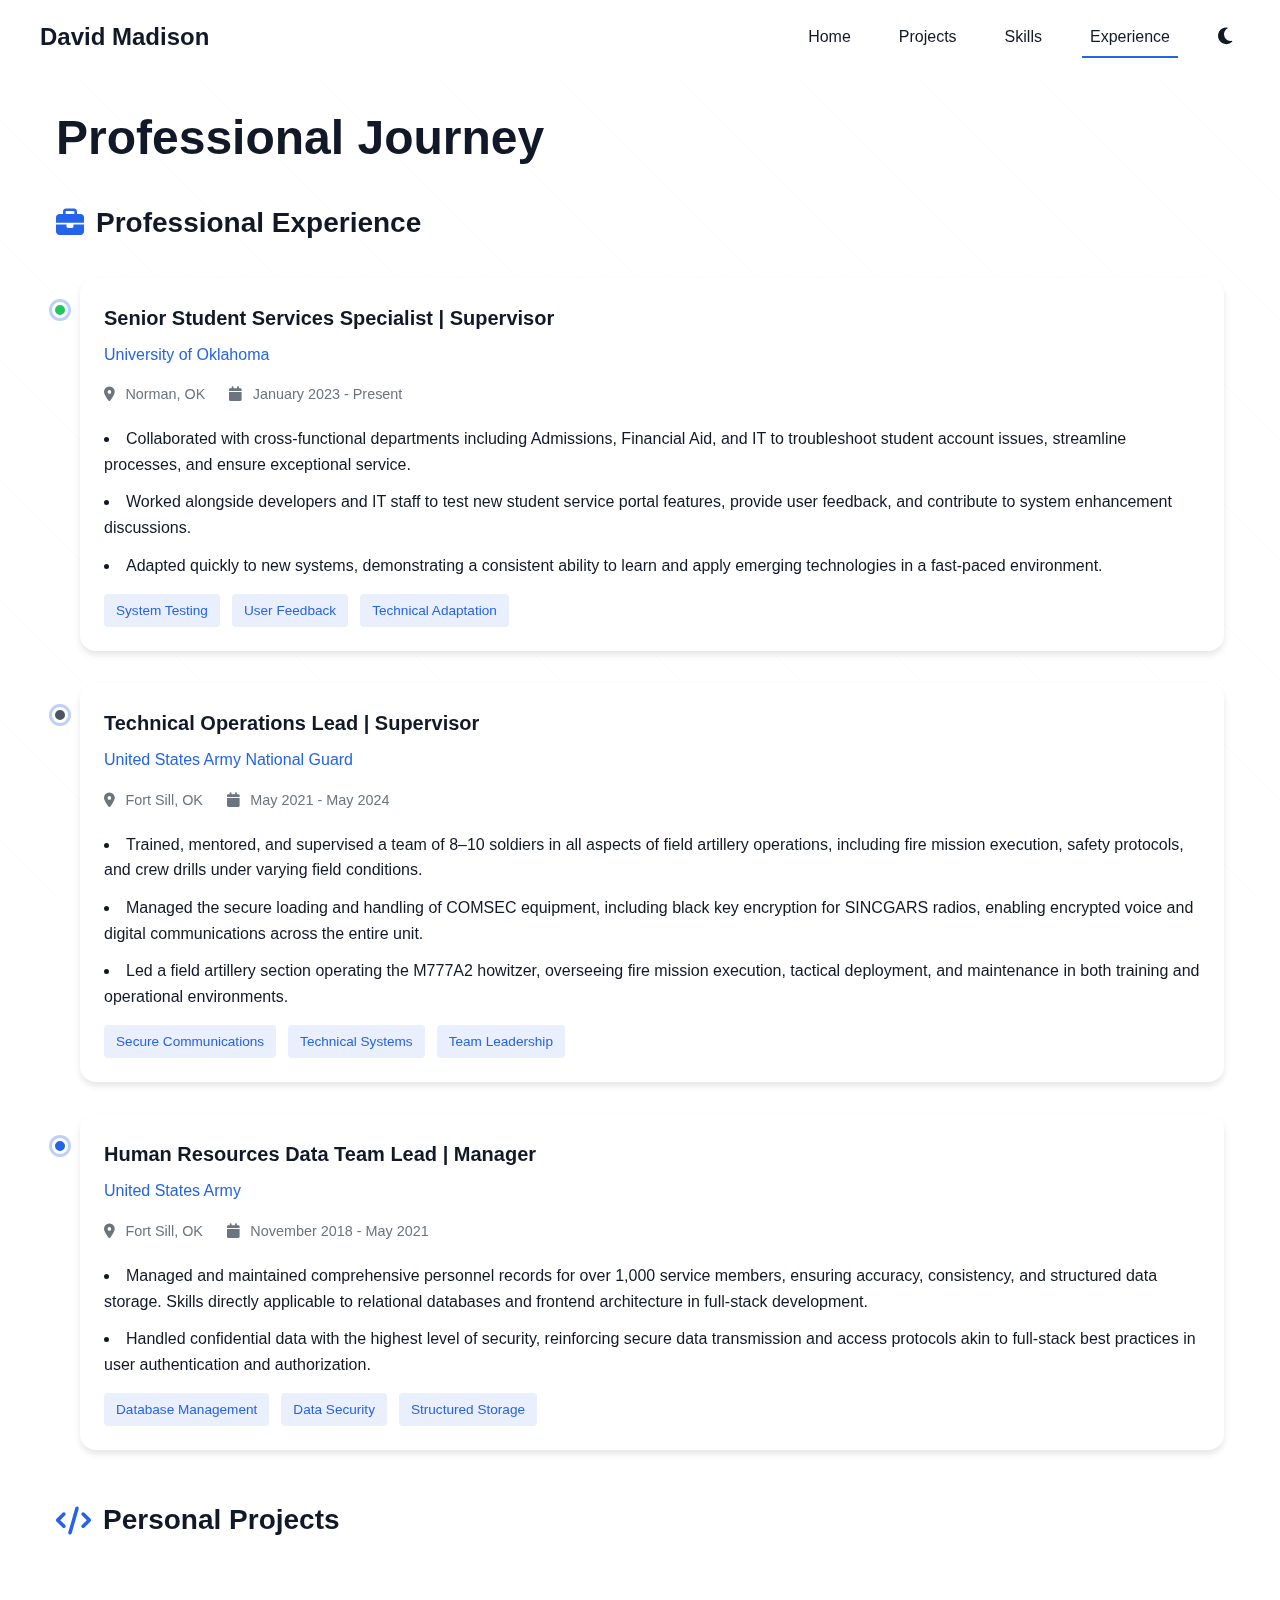
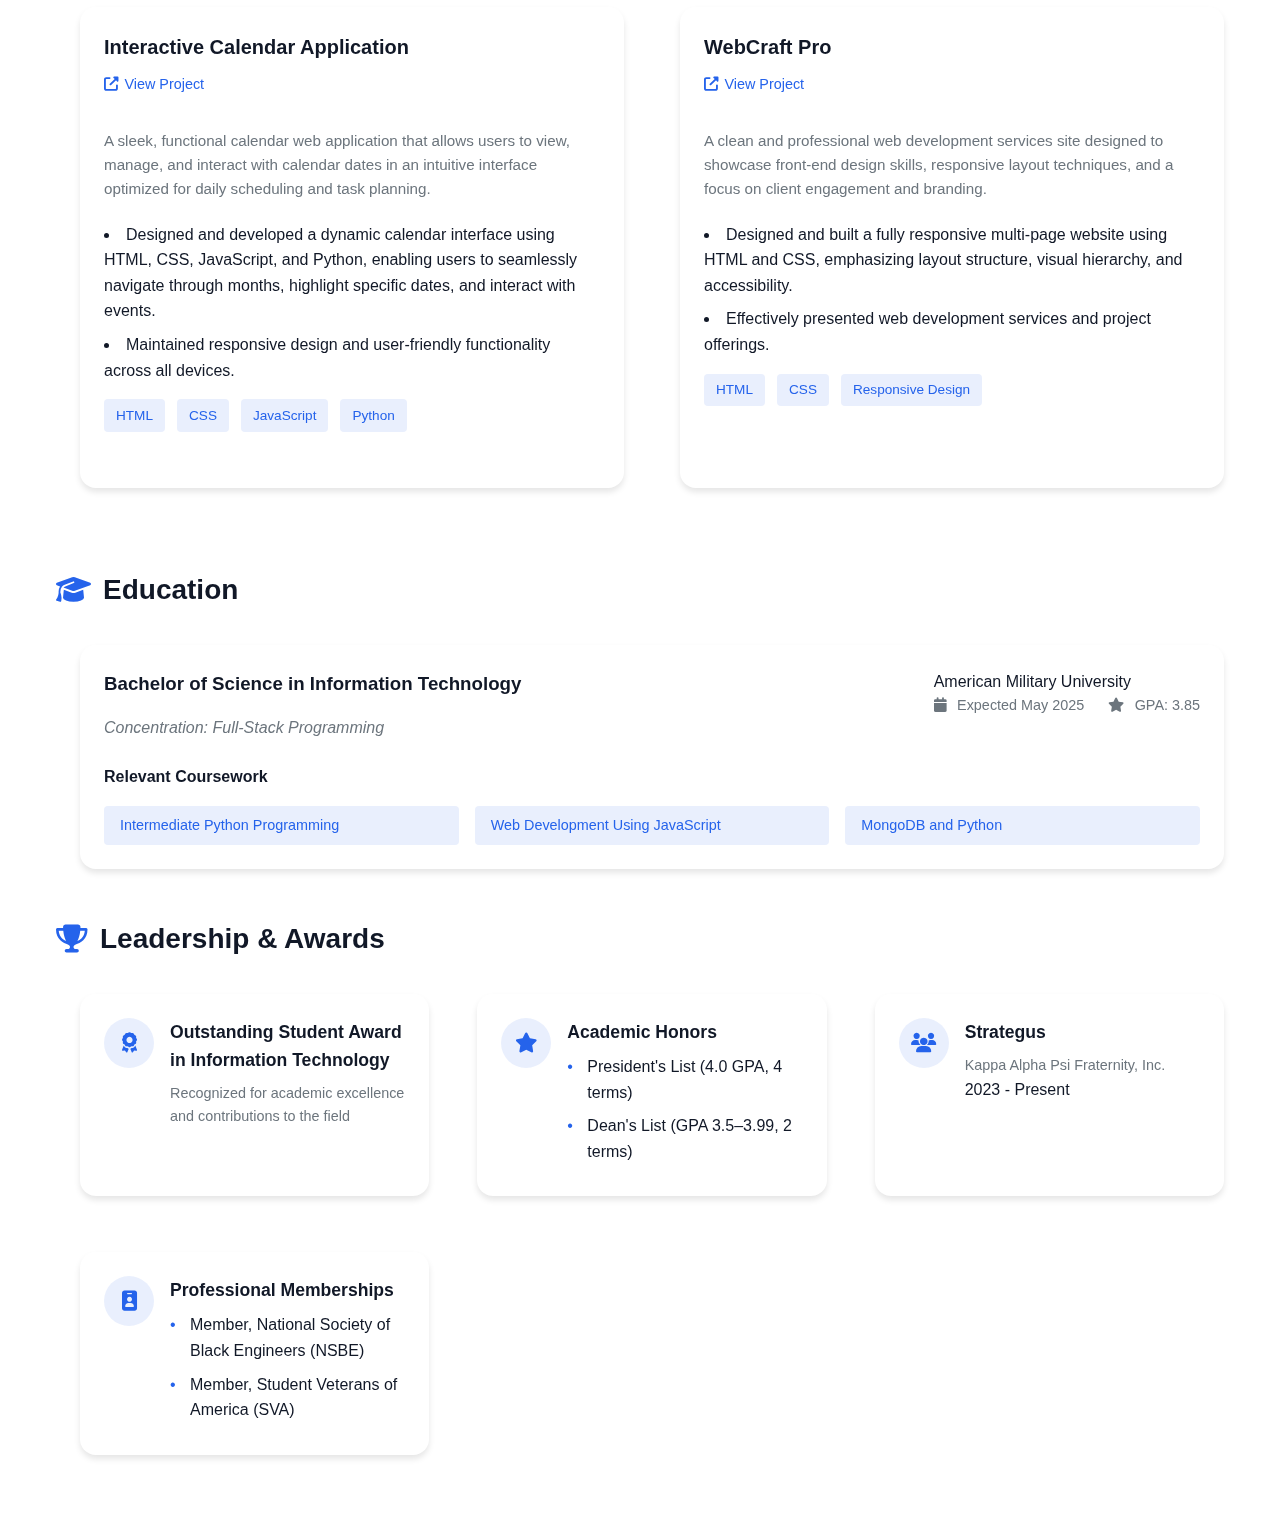
==== commit aaafc767: "Update experience.html" ====
--- a/experience.html
+++ b/experience.html
@@ -7,6 +7,213 @@
     <link rel="stylesheet" href="styles.css">
     <link rel="stylesheet" href="https://cdnjs.cloudflare.com/ajax/libs/font-awesome/6.4.0/css/all.min.css">
     <script src="https://cdnjs.cloudflare.com/ajax/libs/gsap/3.12.2/gsap.min.js"></script>
+    <style>
+        .section-title {
+            margin-bottom: 2rem;
+            display: flex;
+            align-items: center;
+            font-size: 1.75rem;
+        }
+        
+        .section-title i {
+            margin-right: 0.75rem;
+            color: var(--primary-color);
+        }
+        
+        .experience-section, .projects-section, .education-section, .awards-section {
+            margin-bottom: 3rem;
+        }
+        
+        .experience-timeline {
+            position: relative;
+        }
+        
+        .timeline-marker {
+            position: absolute;
+            left: -28px;
+            width: 16px;
+            height: 16px;
+            border-radius: 50%;
+            background-color: var(--primary-color);
+            border: 3px solid var(--card-bg);
+            box-shadow: 0 0 0 3px rgba(37, 99, 235, 0.3);
+        }
+        
+        .timeline-marker.current {
+            background-color: var(--success-color);
+        }
+        
+        .timeline-marker.military {
+            background-color: #4b5563;
+        }
+        
+        .experience-card, .project-card, .education-card, .award-card {
+            margin-bottom: 2rem;
+            position: relative;
+            margin-left: 1.5rem;
+        }
+        
+        .experience-header, .project-header {
+            margin-bottom: 1rem;
+        }
+        
+        .experience-header h3, .project-header h3 {
+            font-size: 1.25rem;
+            margin-bottom: 0.5rem;
+        }
+        
+        .company {
+            font-weight: 500;
+            color: var(--primary-color);
+        }
+        
+        .experience-meta, .education-meta {
+            display: flex;
+            gap: 1.5rem;
+            margin-bottom: 1.25rem;
+            color: #6c757d;
+            font-size: 0.9rem;
+        }
+        
+        .experience-meta i, .education-meta i {
+            margin-right: 0.4rem;
+        }
+        
+        .experience-details li {
+            margin-bottom: 0.75rem;
+        }
+        
+        .key-achievements, .project-tech {
+            display: flex;
+            flex-wrap: wrap;
+            gap: 0.75rem;
+            margin-top: 1rem;
+        }
+        
+        .achievement-tag, .tech-tag {
+            display: inline-block;
+            padding: 0.35rem 0.75rem;
+            background-color: rgba(37, 99, 235, 0.1);
+            color: var(--primary-color);
+            border-radius: 4px;
+            font-size: 0.85rem;
+        }
+        
+        .projects-grid {
+            display: grid;
+            grid-template-columns: repeat(auto-fit, minmax(300px, 1fr));
+            gap: 2rem;
+        }
+        
+        .project-link {
+            display: inline-flex;
+            align-items: center;
+            color: var(--primary-color);
+            text-decoration: none;
+            font-size: 0.9rem;
+        }
+        
+        .project-link i {
+            margin-right: 0.4rem;
+        }
+        
+        .project-description {
+            margin-bottom: 1.25rem;
+            color: #6c757d;
+            font-size: 0.95rem;
+        }
+        
+        .education-header {
+            display: flex;
+            justify-content: space-between;
+            align-items: flex-start;
+            margin-bottom: 1.5rem;
+        }
+        
+        .degree-info {
+            flex: 1;
+        }
+        
+        .concentration {
+            display: block;
+            font-style: italic;
+            color: #6c757d;
+            margin-top: 0.25rem;
+        }
+        
+        .course-grid {
+            display: grid;
+            grid-template-columns: repeat(auto-fit, minmax(200px, 1fr));
+            gap: 1rem;
+            margin-top: 1rem;
+        }
+        
+        .course {
+            background-color: rgba(37, 99, 235, 0.1);
+            color: var(--primary-color);
+            padding: 0.5rem 1rem;
+            border-radius: 4px;
+            font-size: 0.9rem;
+        }
+        
+        .awards-grid {
+            display: grid;
+            grid-template-columns: repeat(auto-fit, minmax(280px, 1fr));
+            gap: 1.5rem;
+        }
+        
+        .award-card {
+            display: flex;
+            align-items: flex-start;
+        }
+        
+        .award-icon {
+            background-color: rgba(37, 99, 235, 0.1);
+            width: 50px;
+            height: 50px;
+            border-radius: 50%;
+            display: flex;
+            align-items: center;
+            justify-content: center;
+            margin-right: 1rem;
+            flex-shrink: 0;
+        }
+        
+        .award-icon i {
+            color: var(--primary-color);
+            font-size: 1.25rem;
+        }
+        
+        .award-content h3 {
+            font-size: 1.1rem;
+            margin-bottom: 0.5rem;
+        }
+        
+        .award-content p {
+            margin: 0;
+            color: #6c757d;
+            font-size: 0.9rem;
+        }
+        
+        .honors-list, .membership-list {
+            list-style-type: none;
+            padding: 0;
+            margin: 0.5rem 0 0;
+        }
+        
+        .honors-list li, .membership-list li {
+            position: relative;
+            padding-left: 1.25rem;
+            margin-bottom: 0.5rem;
+        }
+        
+        .honors-list li:before, .membership-list li:before {
+            content: "•";
+            position: absolute;
+            left: 0;
+            color: var(--primary-color);
+        }
+    </style>
 </head>
 <body>
     <!-- Page Transition -->
@@ -30,37 +237,37 @@
         </div>
     </nav>
 
-    <main class="container" style="max-width: 1200px; margin: 0 auto; padding: 2rem 1.5rem;">
-        <h1 class="title" style="margin-bottom: 2.5rem; text-align: center;">Professional Journey</h1>
+    <main class="container">
+        <h1 class="title">Professional Journey</h1>
 
         <!-- Professional Experience -->
-        <section class="experience-section" style="margin-bottom: 3rem;">
-            <h2 class="section-title" style="margin-bottom: 1.75rem; display: flex; align-items: center; font-size: 1.5rem;">
-                <i class="fas fa-briefcase" style="margin-right: 0.75rem; color: #4a6cf7;"></i> Professional Experience
+        <section class="experience-section">
+            <h2 class="section-title">
+                <i class="fas fa-briefcase"></i> Professional Experience
             </h2>
             
-            <div class="experience-timeline" style="position: relative;">
+            <div class="experience-timeline">
                 <!-- Current Position -->
-                <div class="experience-card card" style="padding: 1.75rem; border-radius: 8px; box-shadow: 0 4px 12px rgba(0,0,0,0.08); margin-bottom: 2rem; position: relative; margin-left: 1.5rem;">
-                    <div class="timeline-marker current" style="position: absolute; left: -28px; width: 16px; height: 16px; border-radius: 50%; background-color: #4a6cf7; border: 3px solid #fff; box-shadow: 0 0 0 3px rgba(74, 108, 247, 0.3);"></div>
-                    <div class="experience-header" style="margin-bottom: 1rem;">
-                        <h3 style="font-size: 1.25rem; margin-bottom: 0.5rem; color: #333;">Senior Student Services Specialist | Supervisor</h3>
-                        <span class="company" style="font-weight: 500; color: #4a6cf7;">University of Oklahoma</span>
-                    </div>
-                    <div class="experience-meta" style="display: flex; gap: 1.5rem; margin-bottom: 1.25rem; color: #6c757d; font-size: 0.9rem;">
-                        <span><i class="fas fa-map-marker-alt" style="margin-right: 0.4rem;"></i> Norman, OK</span>
-                        <span><i class="fas fa-calendar" style="margin-right: 0.4rem;"></i> January 2023 - Present</span>
+                <div class="experience-card card">
+                    <div class="timeline-marker current"></div>
+                    <div class="experience-header">
+                        <h3>Senior Student Services Specialist | Supervisor</h3>
+                        <span class="company">University of Oklahoma</span>
+                    </div>
+                    <div class="experience-meta">
+                        <span><i class="fas fa-map-marker-alt"></i> Norman, OK</span>
+                        <span><i class="fas fa-calendar"></i> January 2023 - Present</span>
                     </div>
                     <div class="experience-content">
-                        <ul class="experience-details" style="padding-left: 1.25rem; margin-bottom: 1.25rem;">
-                            <li style="margin-bottom: 0.75rem;">Collaborated with cross-functional departments including Admissions, Financial Aid, and IT to troubleshoot student account issues, streamline processes, and ensure exceptional service.</li>
-                            <li style="margin-bottom: 0.75rem;">Worked alongside developers and IT staff to test new student service portal features, provide user feedback, and contribute to system enhancement discussions.</li>
-                            <li style="margin-bottom: 0;">Adapted quickly to new systems, demonstrating a consistent ability to learn and apply emerging technologies in a fast-paced environment.</li>
-                        </ul>
-                        <div class="key-achievements" style="display: flex; flex-wrap: wrap; gap: 0.75rem;">
-                            <span class="achievement-tag" style="display: inline-block; padding: 0.35rem 0.75rem; background-color: rgba(74, 108, 247, 0.1); color: #4a6cf7; border-radius: 4px; font-size: 0.85rem;">System Testing</span>
-                            <span class="achievement-tag" style="display: inline-block; padding: 0.35rem 0.75rem; background-color: rgba(74, 108, 247, 0.1); color: #4a6cf7; border-radius: 4px; font-size: 0.85rem;">User Feedback</span>
-                            <span class="achievement-tag" style="display: inline-block; padding: 0.35rem 0.75rem; background-color: rgba(74, 108, 247, 0.1); color: #4a6cf7; border-radius: 4px; font-size: 0.85rem;">Technical Adaptation</span>
+                        <ul class="experience-details">
+                            <li>Collaborated with cross-functional departments including Admissions, Financial Aid, and IT to troubleshoot student account issues, streamline processes, and ensure exceptional service.</li>
+                            <li>Worked alongside developers and IT staff to test new student service portal features, provide user feedback, and contribute to system enhancement discussions.</li>
+                            <li>Adapted quickly to new systems, demonstrating a consistent ability to learn and apply emerging technologies in a fast-paced environment.</li>
+                        </ul>
+                        <div class="key-achievements">
+                            <span class="achievement-tag">System Testing</span>
+                            <span class="achievement-tag">User Feedback</span>
+                            <span class="achievement-tag">Technical Adaptation</span>
                         </div>
                     </div>
                 </div>
@@ -117,29 +324,29 @@
         </section>
 
         <!-- Projects Section -->
-        <section class="projects-section" style="margin-bottom: 3rem;">
-            <h2 class="section-title" style="margin-bottom: 1.75rem; display: flex; align-items: center; font-size: 1.5rem;">
-                <i class="fas fa-code" style="margin-right: 0.75rem; color: #4a6cf7;"></i> Personal Projects
+        <section class="projects-section">
+            <h2 class="section-title">
+                <i class="fas fa-code"></i> Personal Projects
             </h2>
             
-            <div class="projects-grid" style="display: grid; grid-template-columns: repeat(auto-fit, minmax(300px, 1fr)); gap: 2rem;">
+            <div class="projects-grid">
                 <!-- Project 1 -->
-                <div class="project-card card" style="padding: 1.75rem; border-radius: 8px; box-shadow: 0 4px 12px rgba(0,0,0,0.08); height: 100%; display: flex; flex-direction: column;">
-                    <div class="project-header" style="display: flex; justify-content: space-between; align-items: flex-start; margin-bottom: 1.25rem;">
-                        <h3 style="font-size: 1.25rem; margin: 0; color: #333;">Interactive Calendar Application</h3>
-                        <a href="#" class="project-link" style="display: inline-flex; align-items: center; color: #4a6cf7; text-decoration: none; font-size: 0.9rem;"><i class="fas fa-external-link-alt" style="margin-right: 0.4rem;"></i> View Project</a>
-                    </div>
-                    <div class="project-content" style="flex-grow: 1; display: flex; flex-direction: column;">
-                        <p class="project-description" style="margin-bottom: 1.25rem; color: #6c757d; font-size: 0.95rem;">A sleek, functional calendar web application that allows users to view, manage, and interact with calendar dates in an intuitive interface optimized for daily scheduling and task planning.</p>
-                        <ul class="project-details" style="padding-left: 1.25rem; margin-bottom: 1.25rem;">
-                            <li style="margin-bottom: 0.75rem;">Designed and developed a dynamic calendar interface using HTML, CSS, JavaScript, and Python, enabling users to seamlessly navigate through months, highlight specific dates, and interact with events.</li>
-                            <li style="margin-bottom: 0;">Maintained responsive design and user-friendly functionality across all devices.</li>
-                        </ul>
-                        <div class="project-tech" style="display: flex; flex-wrap: wrap; gap: 0.75rem; margin-top: auto;">
-                            <span class="tech-tag" style="display: inline-block; padding: 0.35rem 0.75rem; background-color: rgba(74, 108, 247, 0.1); color: #4a6cf7; border-radius: 4px; font-size: 0.85rem;">HTML</span>
-                            <span class="tech-tag" style="display: inline-block; padding: 0.35rem 0.75rem; background-color: rgba(74, 108, 247, 0.1); color: #4a6cf7; border-radius: 4px; font-size: 0.85rem;">CSS</span>
-                            <span class="tech-tag" style="display: inline-block; padding: 0.35rem 0.75rem; background-color: rgba(74, 108, 247, 0.1); color: #4a6cf7; border-radius: 4px; font-size: 0.85rem;">JavaScript</span>
-                            <span class="tech-tag" style="display: inline-block; padding: 0.35rem 0.75rem; background-color: rgba(74, 108, 247, 0.1); color: #4a6cf7; border-radius: 4px; font-size: 0.85rem;">Python</span>
+                <div class="project-card card">
+                    <div class="project-header">
+                        <h3>Interactive Calendar Application</h3>
+                        <a href="#" class="project-link"><i class="fas fa-external-link-alt"></i> View Project</a>
+                    </div>
+                    <div class="project-content">
+                        <p class="project-description">A sleek, functional calendar web application that allows users to view, manage, and interact with calendar dates in an intuitive interface optimized for daily scheduling and task planning.</p>
+                        <ul class="project-details">
+                            <li>Designed and developed a dynamic calendar interface using HTML, CSS, JavaScript, and Python, enabling users to seamlessly navigate through months, highlight specific dates, and interact with events.</li>
+                            <li>Maintained responsive design and user-friendly functionality across all devices.</li>
+                        </ul>
+                        <div class="project-tech">
+                            <span class="tech-tag">HTML</span>
+                            <span class="tech-tag">CSS</span>
+                            <span class="tech-tag">JavaScript</span>
+                            <span class="tech-tag">Python</span>
                         </div>
                     </div>
                 </div>
@@ -167,12 +374,12 @@
         </section>
 
         <!-- Education Section -->
-        <section class="education-section" style="margin-bottom: 3rem;">
-            <h2 class="section-title" style="margin-bottom: 1.75rem; display: flex; align-items: center; font-size: 1.5rem;">
-                <i class="fas fa-graduation-cap" style="margin-right: 0.75rem; color: #4a6cf7;"></i> Education
+        <section class="education-section">
+            <h2 class="section-title">
+                <i class="fas fa-graduation-cap"></i> Education
             </h2>
             
-            <div class="education-card card" style="padding: 1.75rem; border-radius: 8px; box-shadow: 0 4px 12px rgba(0,0,0,0.08);">
+            <div class="education-card card">
                 <div class="education-header">
                     <div class="degree-info">
                         <h3>Bachelor of Science in Information Technology</h3>
@@ -199,20 +406,20 @@
         </section>
 
         <!-- Leadership & Awards -->
-        <section class="awards-section" style="margin-bottom: 3rem;">
-            <h2 class="section-title" style="margin-bottom: 1.75rem; display: flex; align-items: center; font-size: 1.5rem;">
-                <i class="fas fa-trophy" style="margin-right: 0.75rem; color: #4a6cf7;"></i> Leadership & Awards
+        <section class="awards-section">
+            <h2 class="section-title">
+                <i class="fas fa-trophy"></i> Leadership & Awards
             </h2>
             
-            <div class="awards-grid" style="display: grid; grid-template-columns: repeat(auto-fit, minmax(280px, 1fr)); gap: 1.5rem;">
+            <div class="awards-grid">
                 <!-- Academic Awards -->
-                <div class="award-card card" style="padding: 1.5rem; border-radius: 8px; box-shadow: 0 4px 12px rgba(0,0,0,0.08); display: flex; align-items: flex-start; height: 100%;">
-                    <div class="award-icon" style="background-color: rgba(74, 108, 247, 0.1); width: 50px; height: 50px; border-radius: 50%; display: flex; align-items: center; justify-content: center; margin-right: 1rem; flex-shrink: 0;">
-                        <i class="fas fa-award" style="color: #4a6cf7; font-size: 1.25rem;"></i>
+                <div class="award-card card">
+                    <div class="award-icon">
+                        <i class="fas fa-award"></i>
                     </div>
                     <div class="award-content">
-                        <h3 style="font-size: 1.1rem; margin-bottom: 0.5rem; color: #333;">Outstanding Student Award in Information Technology</h3>
-                        <p style="margin: 0; color: #6c757d; font-size: 0.9rem;">Recognized for academic excellence and contributions to the field</p>
+                        <h3>Outstanding Student Award in Information Technology</h3>
+                        <p>Recognized for academic excellence and contributions to the field</p>
                     </div>
                 </div>
                 
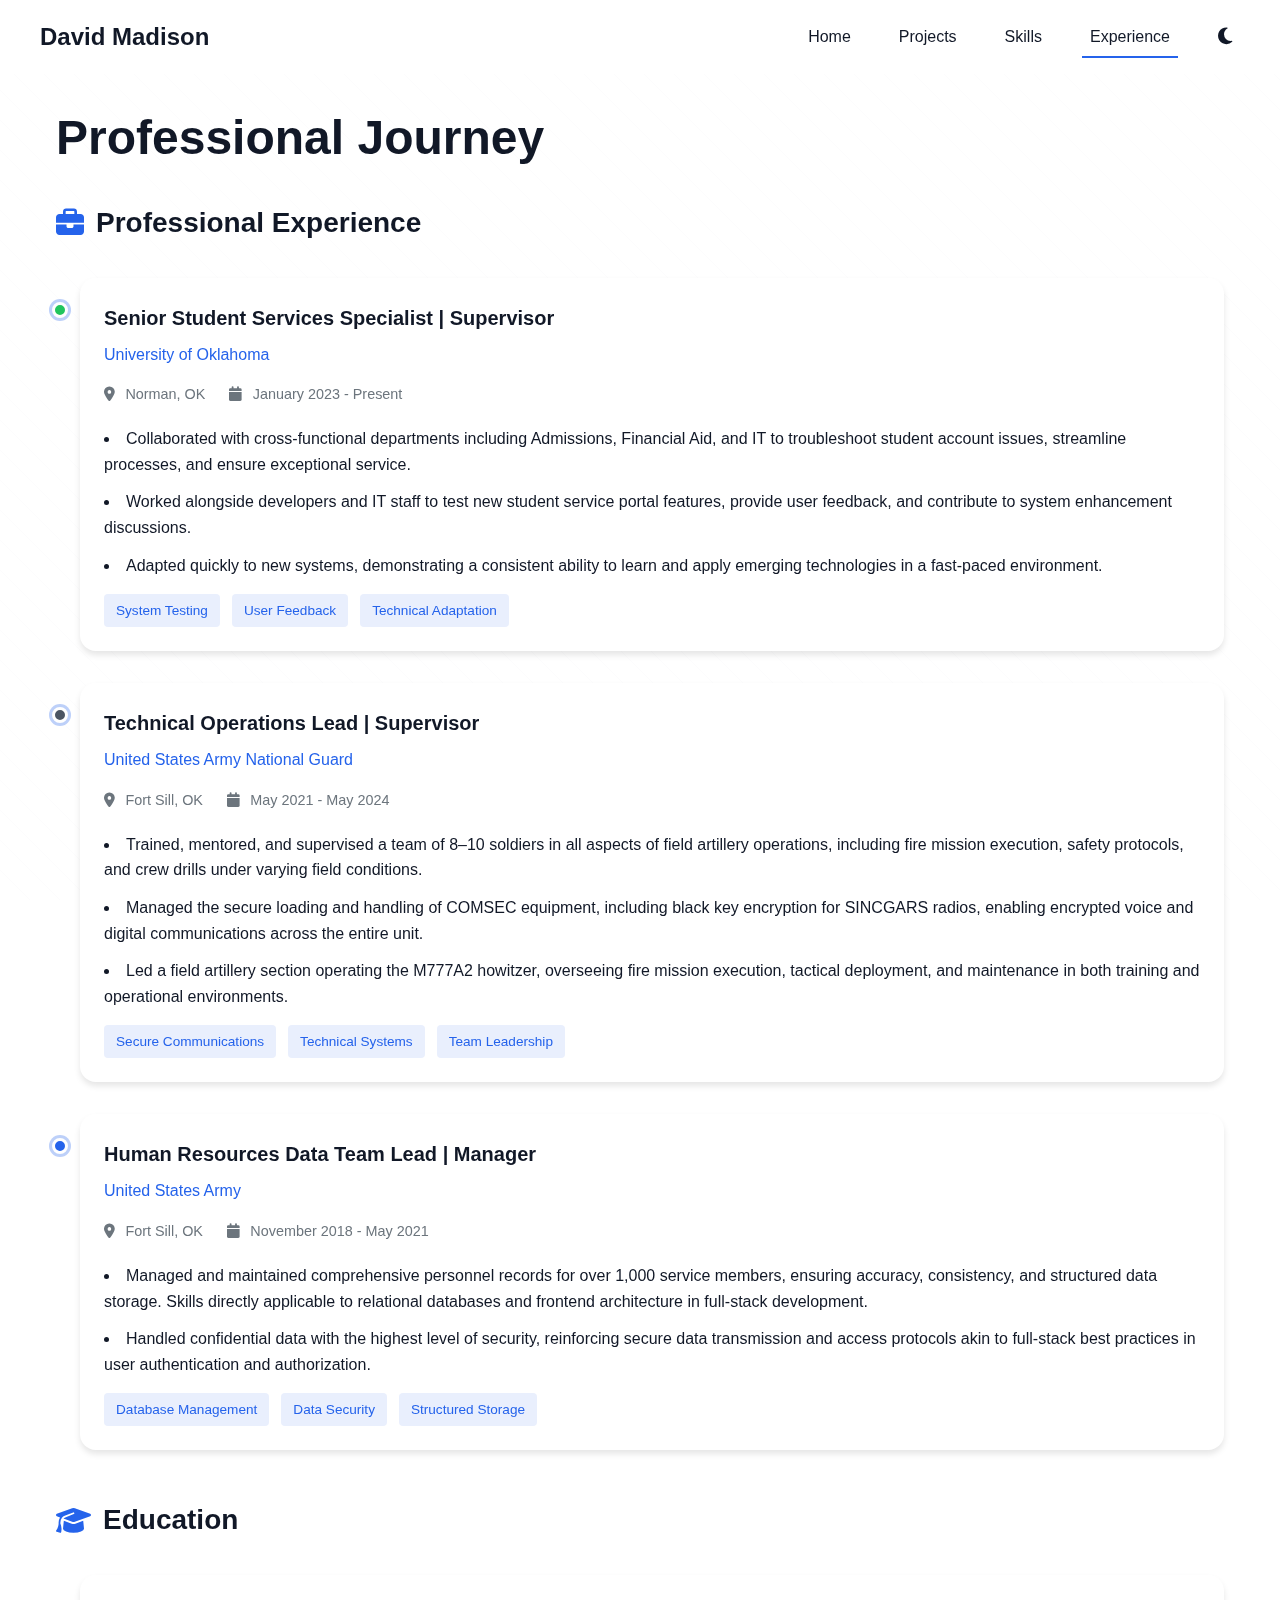
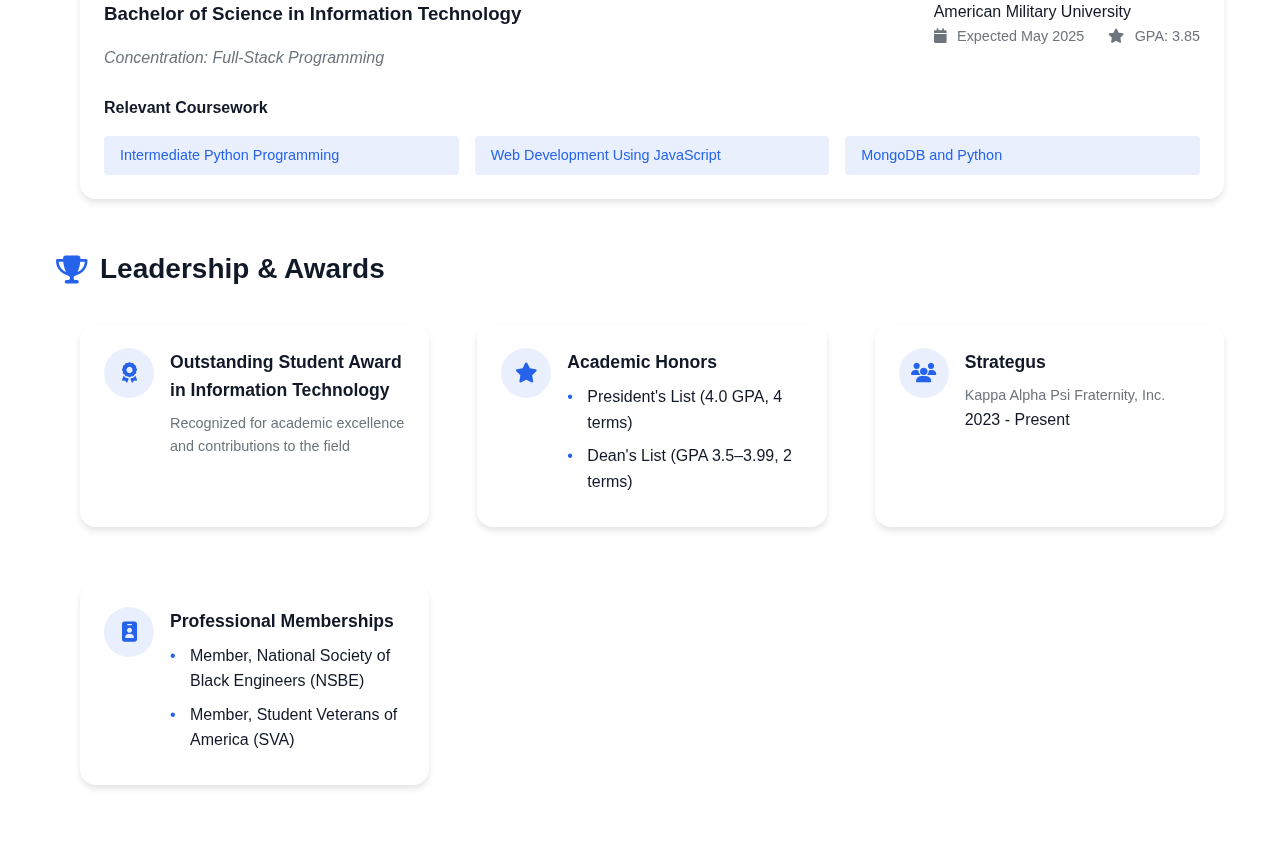
==== commit 1ff83a28: "Update experience.html" ====
--- a/experience.html
+++ b/experience.html
@@ -99,29 +99,7 @@
             font-size: 0.85rem;
         }
         
-        .projects-grid {
-            display: grid;
-            grid-template-columns: repeat(auto-fit, minmax(300px, 1fr));
-            gap: 2rem;
-        }
-        
-        .project-link {
-            display: inline-flex;
-            align-items: center;
-            color: var(--primary-color);
-            text-decoration: none;
-            font-size: 0.9rem;
-        }
-        
-        .project-link i {
-            margin-right: 0.4rem;
-        }
-        
-        .project-description {
-            margin-bottom: 1.25rem;
-            color: #6c757d;
-            font-size: 0.95rem;
-        }
+
         
         .education-header {
             display: flex;
@@ -323,55 +301,7 @@
             </div>
         </section>
 
-        <!-- Projects Section -->
-        <section class="projects-section">
-            <h2 class="section-title">
-                <i class="fas fa-code"></i> Personal Projects
-            </h2>
-            
-            <div class="projects-grid">
-                <!-- Project 1 -->
-                <div class="project-card card">
-                    <div class="project-header">
-                        <h3>Interactive Calendar Application</h3>
-                        <a href="#" class="project-link"><i class="fas fa-external-link-alt"></i> View Project</a>
-                    </div>
-                    <div class="project-content">
-                        <p class="project-description">A sleek, functional calendar web application that allows users to view, manage, and interact with calendar dates in an intuitive interface optimized for daily scheduling and task planning.</p>
-                        <ul class="project-details">
-                            <li>Designed and developed a dynamic calendar interface using HTML, CSS, JavaScript, and Python, enabling users to seamlessly navigate through months, highlight specific dates, and interact with events.</li>
-                            <li>Maintained responsive design and user-friendly functionality across all devices.</li>
-                        </ul>
-                        <div class="project-tech">
-                            <span class="tech-tag">HTML</span>
-                            <span class="tech-tag">CSS</span>
-                            <span class="tech-tag">JavaScript</span>
-                            <span class="tech-tag">Python</span>
-                        </div>
-                    </div>
-                </div>
-
-                <!-- Project 2 -->
-                <div class="project-card card">
-                    <div class="project-header">
-                        <h3>WebCraft Pro</h3>
-                        <a href="#" class="project-link"><i class="fas fa-external-link-alt"></i> View Project</a>
-                    </div>
-                    <div class="project-content">
-                        <p class="project-description">A clean and professional web development services site designed to showcase front-end design skills, responsive layout techniques, and a focus on client engagement and branding.</p>
-                        <ul class="project-details">
-                            <li>Designed and built a fully responsive multi-page website using HTML and CSS, emphasizing layout structure, visual hierarchy, and accessibility.</li>
-                            <li>Effectively presented web development services and project offerings.</li>
-                        </ul>
-                        <div class="project-tech">
-                            <span class="tech-tag">HTML</span>
-                            <span class="tech-tag">CSS</span>
-                            <span class="tech-tag">Responsive Design</span>
-                        </div>
-                    </div>
-                </div>
-            </div>
-        </section>
+
 
         <!-- Education Section -->
         <section class="education-section">
